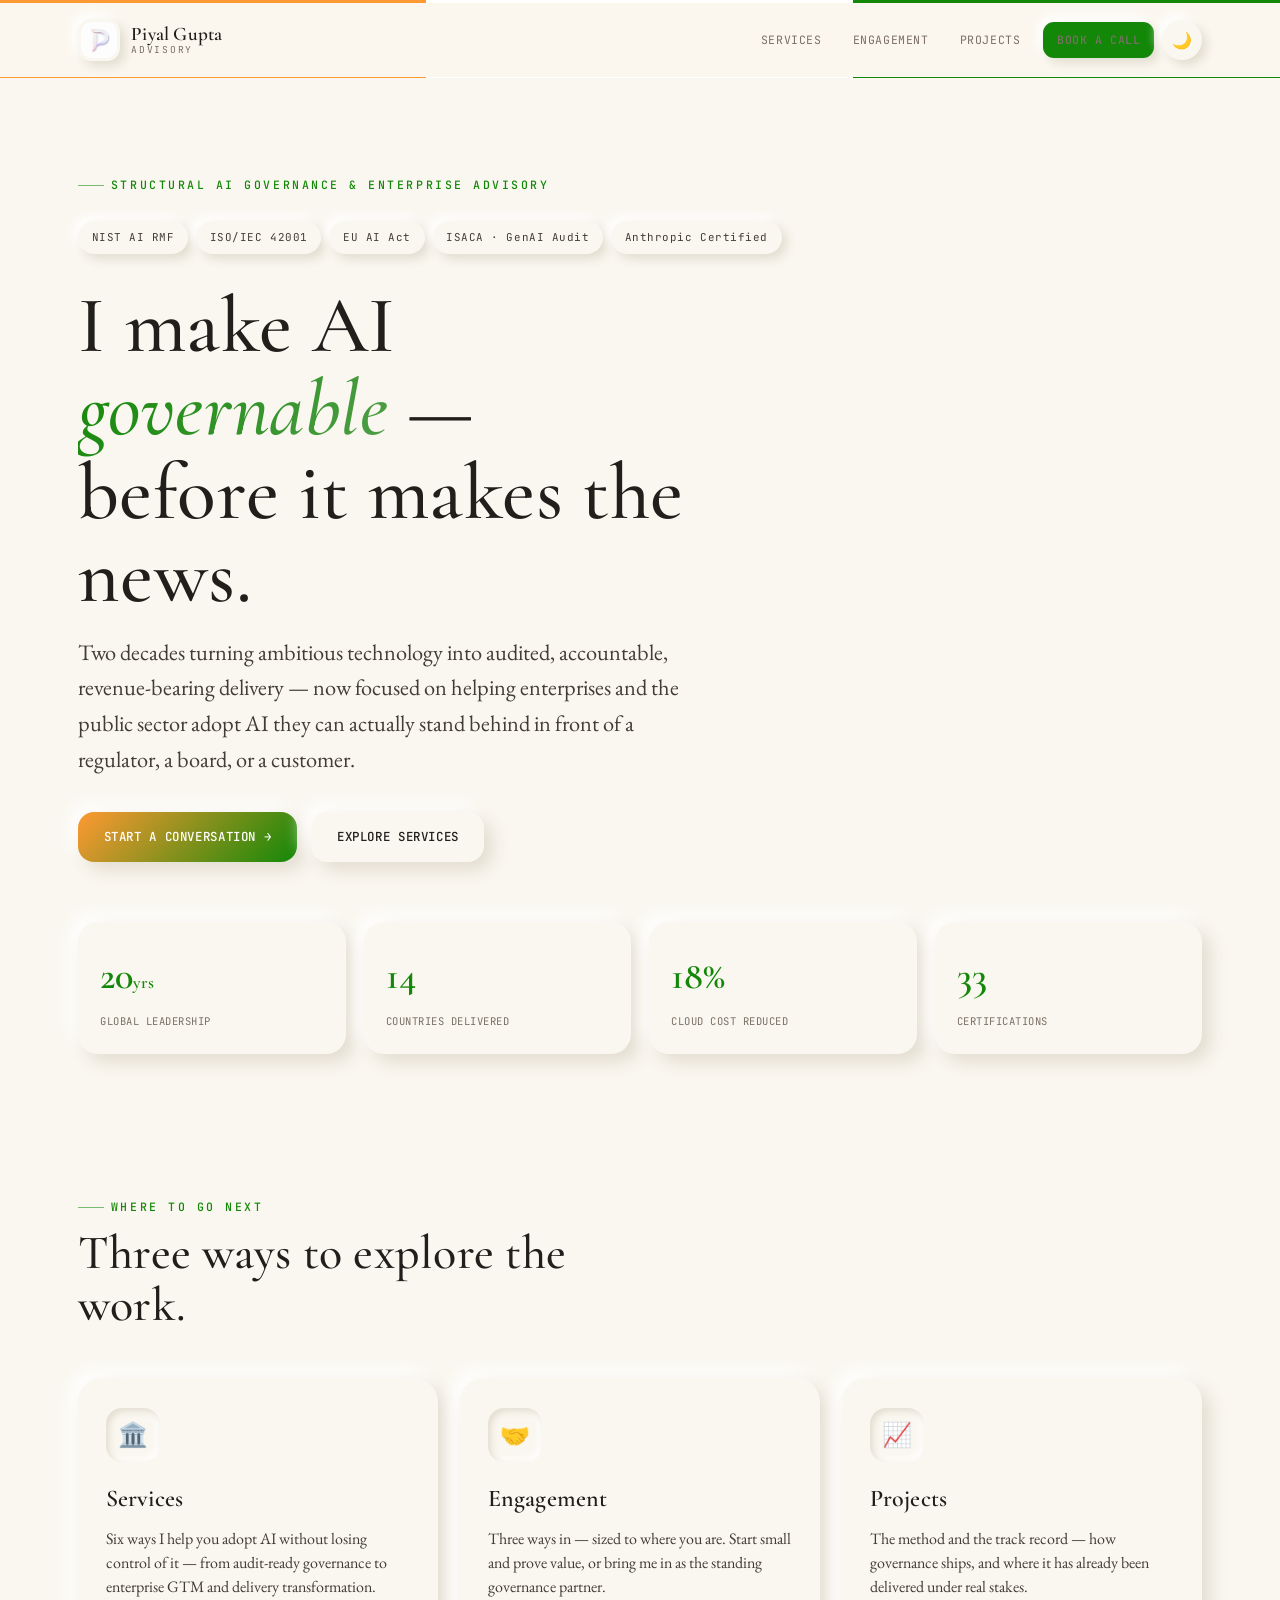
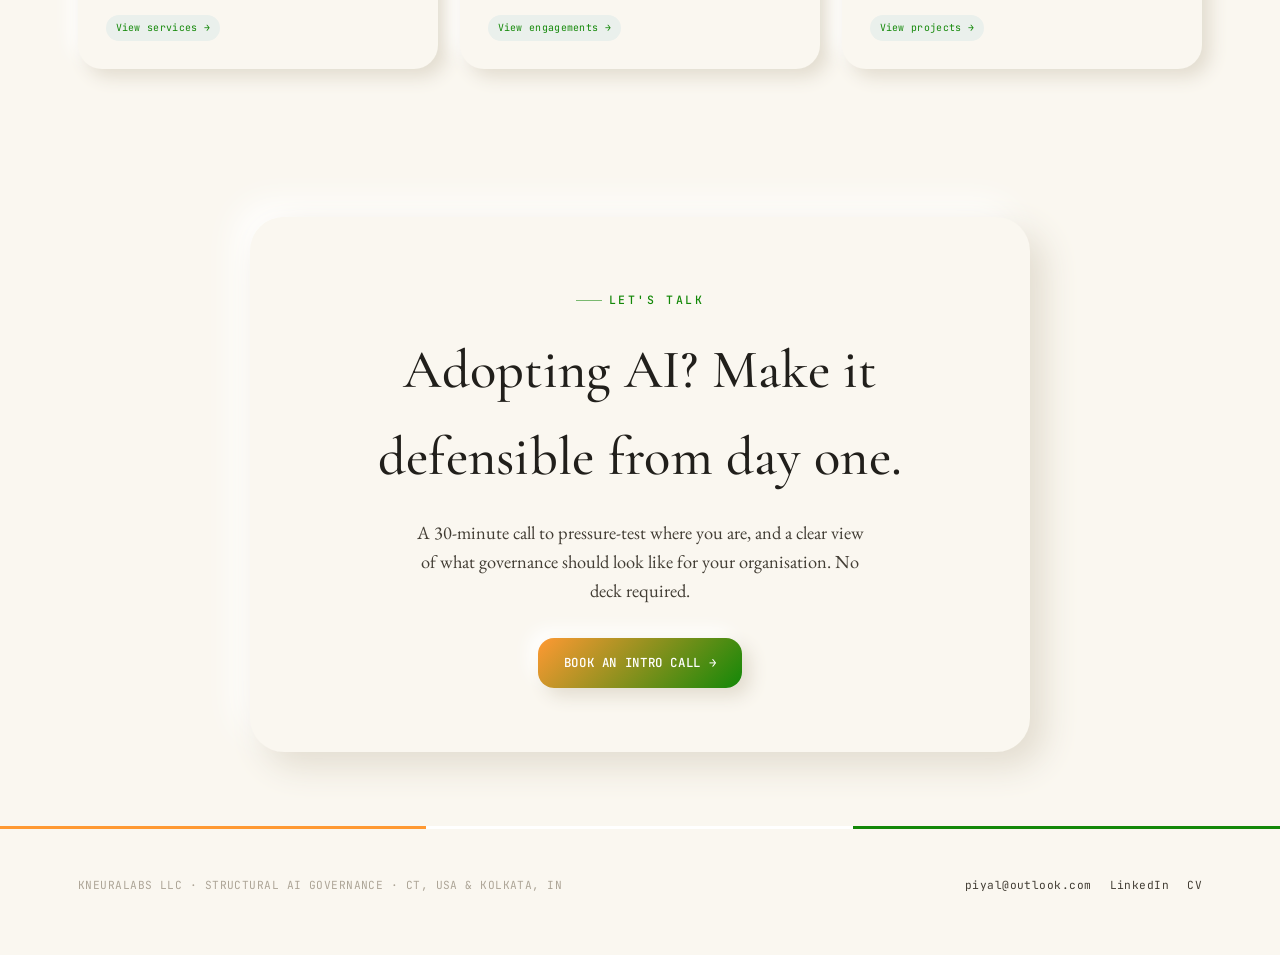
==== index.html @ 2fb6997d "Remove Visit Kneuralabs button; add Indian tricolour accents Co-Authored-By: Claude Opus 4.8 <norepl" ====
<!DOCTYPE html>
<html lang="en" data-theme="light">
<head>
<meta charset="UTF-8">
<meta name="viewport" content="width=device-width, initial-scale=1.0">
<title>Piyal Gupta — AI Governance & Enterprise Advisory</title>
<meta name="description" content="Piyal Gupta — structural AI governance and enterprise advisory. Audit-ready oversight aligned to NIST AI RMF, ISO/IEC 42001 and the EU AI Act, backed by two decades of global delivery and commercial leadership.">
<meta property="og:title" content="Piyal Gupta — AI Governance & Enterprise Advisory">
<meta property="og:description" content="Make AI governable. Audit-ready oversight aligned to NIST AI RMF · ISO/IEC 42001 · EU AI Act.">
<meta property="og:type" content="website">
<meta property="og:image" content="PLOGO.png">
<meta name="twitter:card" content="summary_large_image">
<link rel="icon" href="PLOGO.png">
<link rel="preconnect" href="https://fonts.googleapis.com">
<link rel="preconnect" href="https://fonts.gstatic.com" crossorigin>
<link href="https://fonts.googleapis.com/css2?family=Cormorant+Garamond:ital,wght@0,400;0,500;0,600;1,400;1,500&family=EB+Garamond:ital,wght@0,400;0,500;1,400&family=JetBrains+Mono:wght@400;500&display=swap" rel="stylesheet">
<link rel="stylesheet" href="styles.css">
</head>
<body>

<header class="bar">
  <div class="wrap">
    <a class="brand" href="index.html">
      <img src="PLOGO.png" alt="Piyal Gupta logo" width="42" height="42">
      <span class="bt"><b>Piyal Gupta</b><span>Advisory</span></span>
    </a>
    <div class="bar-right">
      <nav id="nav">
        <a class="nav-link" href="services.html">Services</a>
        <a class="nav-link" href="engagement.html">Engagement</a>
        <a class="nav-link" href="projects.html">Projects</a>
        <a class="nav-link cta-mini" href="mailto:piyal@outlook.com?subject=AI%20Governance%20Advisory%20%E2%80%94%20intro%20call">Book a call</a>
      </nav>
      <button class="theme-btn" id="themeBtn" aria-label="Toggle theme">🌙</button>
      <button class="menu-btn" id="menuBtn" aria-label="Menu">☰</button>
    </div>
  </div>
</header>

<!-- Hero -->
<section class="hero">
  <div class="wrap">
    <span class="eyebrow">Structural AI Governance &amp; Enterprise Advisory</span>
    <div class="badge-row">
      <span class="badge">NIST AI RMF</span>
      <span class="badge">ISO/IEC 42001</span>
      <span class="badge">EU AI Act</span>
      <span class="badge">ISACA · GenAI Audit</span>
      <span class="badge">Anthropic Certified</span>
    </div>
    <h1>I make AI <span class="grad">governable</span> — before it makes the news.</h1>
    <p class="lede">Two decades turning ambitious technology into audited, accountable, revenue-bearing delivery — now focused on helping enterprises and the public sector adopt AI they can actually stand behind in front of a regulator, a board, or a customer.</p>
    <div class="actions">
      <a href="mailto:piyal@outlook.com?subject=AI%20Governance%20Advisory%20%E2%80%94%20intro%20call" class="btn btn-primary">Start a conversation →</a>
      <a href="services.html" class="btn btn-ghost">Explore services</a>
    </div>

    <div class="stats">
      <div class="stat reveal"><div class="n">20<span style="font-size:1.1rem">yrs</span></div><div class="l">Global leadership</div></div>
      <div class="stat reveal"><div class="n">14</div><div class="l">Countries delivered</div></div>
      <div class="stat reveal"><div class="n">18%</div><div class="l">Cloud cost reduced</div></div>
      <div class="stat reveal"><div class="n">33</div><div class="l">Certifications</div></div>
    </div>
  </div>
</section>

<!-- Explore -->
<section>
  <div class="wrap">
    <div class="sec-head reveal">
      <span class="eyebrow">Where to go next</span>
      <h2>Three ways to explore the work.</h2>
    </div>
    <div class="svc-grid">
      <a class="svc reveal" href="services.html" style="text-decoration:none">
        <div class="ic">🏛️</div>
        <h3>Services</h3>
        <p>Six ways I help you adopt AI without losing control of it — from audit-ready governance to enterprise GTM and delivery transformation.</p>
        <div class="tags"><span>View services →</span></div>
      </a>
      <a class="svc reveal" href="engagement.html" style="text-decoration:none">
        <div class="ic">🤝</div>
        <h3>Engagement</h3>
        <p>Three ways in — sized to where you are. Start small and prove value, or bring me in as the standing governance partner.</p>
        <div class="tags"><span>View engagements →</span></div>
      </a>
      <a class="svc reveal" href="projects.html" style="text-decoration:none">
        <div class="ic">📈</div>
        <h3>Projects</h3>
        <p>The method and the track record — how governance ships, and where it has already been delivered under real stakes.</p>
        <div class="tags"><span>View projects →</span></div>
      </a>
    </div>
  </div>
</section>

<!-- Final CTA -->
<section id="contact" class="final">
  <div class="wrap">
    <div class="panel reveal">
      <span class="eyebrow" style="justify-content:center">Let's talk</span>
      <h2 style="margin-top:18px">Adopting AI? Make it defensible from day one.</h2>
      <p>A 30-minute call to pressure-test where you are, and a clear view of what governance should look like for your organisation. No deck required.</p>
      <div class="actions">
        <a href="mailto:piyal@outlook.com?subject=AI%20Governance%20Advisory%20%E2%80%94%20intro%20call" class="btn btn-primary">Book an intro call →</a>
      </div>
    </div>
  </div>
</section>

<footer>
  <div class="wrap">
    <div class="mono">KNEURALABS LLC · STRUCTURAL AI GOVERNANCE · CT, USA &amp; KOLKATA, IN</div>
    <div class="mono" style="display:flex;gap:18px">
      <a href="mailto:piyal@outlook.com">piyal@outlook.com</a>
      <a href="https://linkedin.com/in/piyal" target="_blank" rel="noopener">LinkedIn</a>
      <a href="https://piyalgupta.github.io/cv/" target="_blank" rel="noopener">CV</a>
    </div>
  </div>
</footer>

<script src="app.js"></script>
</body>
</html>
---- styles.css ----
/* ───────────────────────── Tokens ───────────────────────── */
:root{
  /* milk-white canvas for neumorphism */
  --bg:        #FAF7F0;
  --bg-2:      #F4F0E7;
  --ink:       #211F1B;
  --ink-2:     #423D34;
  --ink-3:     #7A7065;
  --ink-4:     #ADA597;
  --accent:    #138808;
  --accent-lt: #4F9E47;
  --accent-soft:#EAF0EC;
  --saffron:   #FF9933;
  --saffron-dk:#E07B16;
  --india-green:#138808;

  --nm-light:  #FFFFFF;
  --nm-dark:   #E2DCCF;
  --nm-out:    8px 8px 18px var(--nm-dark), -8px -8px 18px var(--nm-light);
  --nm-out-sm: 5px 5px 11px var(--nm-dark), -5px -5px 11px var(--nm-light);
  --nm-out-lg: 14px 14px 34px var(--nm-dark), -14px -14px 34px var(--nm-light);
  --nm-in:     inset 5px 5px 11px var(--nm-dark), inset -5px -5px 11px var(--nm-light);
  --nm-in-sm:  inset 3px 3px 7px var(--nm-dark), inset -3px -3px 7px var(--nm-light);

  --serif: 'EB Garamond', Georgia, 'Times New Roman', serif;
  --display: 'Cormorant Garamond', Georgia, serif;
  --mono: 'JetBrains Mono', ui-monospace, monospace;
  --ease: cubic-bezier(.16,1,.3,1);
  --spring: cubic-bezier(.34,1.4,.64,1);
}
[data-theme="dark"]{
  --bg:        #23211D;
  --bg-2:      #201E1A;
  --ink:       #F2EEE6;
  --ink-2:     #D8D2C7;
  --ink-3:     #A49C8E;
  --ink-4:     #6E665A;
  --accent:    #8FB29B;
  --accent-lt: #6E8C78;
  --accent-soft:#2C3A31;
  --nm-light:  #2C2A25;
  --nm-dark:   #18160F;
}

*{box-sizing:border-box;margin:0;padding:0}
html{scroll-behavior:smooth}
body{
  font-family:var(--serif);
  background:var(--bg);
  color:var(--ink);
  font-size:18px;
  line-height:1.6;
  font-weight:400;
  -webkit-font-smoothing:antialiased;
  text-rendering:optimizeLegibility;
  overflow-x:hidden;
}
.wrap{max-width:1180px;margin:0 auto;padding:0 28px}
@media(max-width:560px){.wrap{padding:0 18px}}
.mono{font-family:var(--mono);letter-spacing:.04em}
.eyebrow{
  font-family:var(--mono);font-size:.72rem;font-weight:500;
  letter-spacing:.22em;text-transform:uppercase;color:var(--accent);
  display:inline-flex;align-items:center;gap:.6em;
}
.eyebrow::before{content:"";width:26px;height:1px;background:var(--accent);opacity:.55}
a{color:inherit}

/* ───────────────────────── Header ───────────────────────── */
.bar{
  position:sticky;top:0;z-index:50;
  backdrop-filter:saturate(140%) blur(10px);
  background:color-mix(in srgb,var(--bg) 82%,transparent);
  border-bottom:1px solid color-mix(in srgb,var(--nm-dark) 55%,transparent);
  border-top:3px solid transparent;
  border-image:linear-gradient(90deg,var(--saffron) 0 33.3%,#ffffff 33.3% 66.6%,var(--india-green) 66.6% 100%) 1;
}
.bar .wrap{display:flex;align-items:center;justify-content:space-between;height:74px;gap:1rem}
.brand{display:flex;align-items:center;gap:.7rem;text-decoration:none}
.brand img{
  width:42px;height:42px;border-radius:13px;object-fit:cover;
  background:var(--bg);box-shadow:var(--nm-out-sm);padding:3px;
}
.brand .bt{display:flex;flex-direction:column;line-height:1.1}
.brand .bt b{font-family:var(--display);font-weight:600;font-size:1.2rem;letter-spacing:.01em;color:var(--ink)}
.brand .bt span{font-family:var(--mono);font-size:.6rem;letter-spacing:.18em;text-transform:uppercase;color:var(--ink-3)}
.bar-right{display:flex;align-items:center;gap:.5rem}
.bar nav{display:flex;align-items:center;gap:.25rem}
.bar nav a{
  font-family:var(--mono);font-size:.72rem;letter-spacing:.05em;text-transform:uppercase;
  color:var(--ink-3);text-decoration:none;padding:.55rem .85rem;border-radius:11px;
  transition:color .25s,box-shadow .25s;
}
.bar nav a:hover,.bar nav a.active{color:var(--ink);box-shadow:var(--nm-out-sm)}
.theme-btn{
  border:0;cursor:pointer;background:var(--bg);color:var(--ink-2);
  width:40px;height:40px;border-radius:50%;font-size:1rem;flex:none;
  box-shadow:var(--nm-out-sm);transition:box-shadow .2s,transform .2s;
}
.theme-btn:active{box-shadow:var(--nm-in-sm);transform:scale(.96)}
.cta-mini{
  margin-left:.35rem;font-family:var(--mono);font-weight:500;font-size:.72rem;letter-spacing:.06em;text-transform:uppercase;
  color:#fff;background:var(--accent);padding:.65rem 1.05rem;border-radius:12px;
  text-decoration:none;box-shadow:var(--nm-out-sm);transition:transform .2s,box-shadow .2s;white-space:nowrap;
}
.cta-mini:hover{transform:translateY(-1px)}
.menu-btn{display:none;border:0;background:var(--bg);color:var(--ink);width:40px;height:40px;border-radius:11px;box-shadow:var(--nm-out-sm);font-size:1.1rem;cursor:pointer}
@media(max-width:820px){
  .bar nav .nav-link{display:none}
  .bar nav.open .nav-link{display:block}
  .menu-btn{display:inline-block}
  .bar nav.open{
    position:absolute;top:74px;left:0;right:0;flex-direction:column;align-items:stretch;
    background:var(--bg);padding:14px 22px 22px;gap:.3rem;
    box-shadow:0 18px 30px -18px var(--nm-dark);border-bottom:1px solid var(--nm-dark);
  }
  .bar nav.open .nav-link{text-align:left;padding:.8rem .6rem}
  .bar nav.open .cta-mini{text-align:center;margin:.5rem 0 0}
}

/* ───────────────────────── Hero ───────────────────────── */
.hero{padding:88px 0 60px;position:relative}
.hero .badge-row{display:flex;flex-wrap:wrap;gap:.5rem;margin:26px 0 30px}
.badge{
  font-family:var(--mono);font-size:.68rem;letter-spacing:.05em;color:var(--ink-2);
  background:var(--bg);padding:.5rem .85rem;border-radius:30px;box-shadow:var(--nm-out-sm);
}
h1,h2,h3,h4{font-family:var(--display);font-weight:500;letter-spacing:.005em}
.hero h1{
  font-size:clamp(2.6rem,6.5vw,5rem);line-height:1.04;font-weight:500;
  margin-bottom:1.1rem;max-width:16ch;
}
.hero h1 .grad{
  background:linear-gradient(120deg,var(--accent),var(--accent-lt));
  -webkit-background-clip:text;background-clip:text;-webkit-text-fill-color:transparent;font-style:italic;
}
.hero p.lede{font-size:clamp(1.1rem,2vw,1.4rem);color:var(--ink-2);max-width:56ch;font-weight:400}
.hero .actions{display:flex;flex-wrap:wrap;gap:.9rem;margin-top:34px}
.btn{
  font-family:var(--mono);font-weight:500;font-size:.78rem;letter-spacing:.05em;text-transform:uppercase;
  text-decoration:none;border:0;cursor:pointer;
  padding:.95rem 1.6rem;border-radius:16px;display:inline-flex;align-items:center;gap:.55rem;
  transition:transform .22s var(--spring),box-shadow .22s;
}
.btn-primary{background:linear-gradient(135deg,var(--saffron),var(--india-green));color:#fff;box-shadow:var(--nm-out)}
.btn-primary:hover{transform:translateY(-2px)}
.btn-primary:active{box-shadow:var(--nm-in)}
.btn-ghost{background:var(--bg);color:var(--ink);box-shadow:var(--nm-out)}
.btn-ghost:hover{transform:translateY(-2px)}
.btn-ghost:active{box-shadow:var(--nm-in)}

/* stat strip */
.stats{display:grid;grid-template-columns:repeat(4,1fr);gap:18px;margin-top:60px}
.stat{background:var(--bg);border-radius:20px;padding:24px 22px;box-shadow:var(--nm-out)}
.stat .n{font-family:var(--display);font-size:2.4rem;font-weight:600;letter-spacing:0;color:var(--accent)}
.stat .l{font-family:var(--mono);font-size:.66rem;letter-spacing:.05em;color:var(--ink-3);text-transform:uppercase;margin-top:.35rem}
@media(max-width:760px){.stats{grid-template-columns:repeat(2,1fr)}}

/* ───────────────────────── Section frame ───────────────────────── */
section{padding:74px 0;position:relative}
.sec-head{margin-bottom:46px;max-width:64ch}
.sec-head h2{font-size:clamp(2rem,4vw,3rem);font-weight:500;margin:.6rem 0 .7rem;line-height:1.1}
.sec-head p{color:var(--ink-2);font-size:1.12rem}
.page-head{padding-top:64px;padding-bottom:0}

/* ───────────────────────── Services ───────────────────────── */
.svc-grid{display:grid;grid-template-columns:repeat(3,1fr);gap:22px}
@media(max-width:920px){.svc-grid{grid-template-columns:repeat(2,1fr)}}
@media(max-width:600px){.svc-grid{grid-template-columns:1fr}}
.svc{
  background:var(--bg);border-radius:24px;padding:30px 28px 28px;
  box-shadow:var(--nm-out);position:relative;overflow:hidden;
  transition:transform .35s var(--ease),box-shadow .35s var(--ease);
}
.svc:hover{transform:translateY(-4px);box-shadow:var(--nm-out-lg)}
.svc .ic{
  width:54px;height:54px;border-radius:16px;display:grid;place-items:center;
  font-size:1.5rem;background:var(--bg);box-shadow:var(--nm-in-sm);margin-bottom:18px;
}
.svc h3{font-size:1.5rem;font-weight:600;margin-bottom:.5rem}
.svc p{color:var(--ink-2);font-size:1rem;line-height:1.5}
.svc .tags{display:flex;flex-wrap:wrap;gap:.4rem;margin-top:16px}
.svc .tags span{
  font-family:var(--mono);font-size:.62rem;letter-spacing:.03em;color:var(--accent);
  background:var(--accent-soft);padding:.32rem .6rem;border-radius:20px;
}
.svc .num{position:absolute;top:22px;right:24px;font-family:var(--mono);font-size:.72rem;color:var(--ink-4)}
.svc.flag .ribbon{
  position:absolute;top:0;right:0;background:var(--accent);color:#fff;
  font-family:var(--mono);font-size:.58rem;letter-spacing:.1em;padding:.3rem .7rem;
  border-bottom-left-radius:12px;text-transform:uppercase;
}

/* ───────────────────────── Engagements ───────────────────────── */
.eng-grid{display:grid;grid-template-columns:repeat(3,1fr);gap:24px}
@media(max-width:880px){.eng-grid{grid-template-columns:1fr}}
.eng{
  background:var(--bg);border-radius:26px;padding:34px 30px;box-shadow:var(--nm-out);
  display:flex;flex-direction:column;transition:transform .3s var(--ease);
}
.eng:hover{transform:translateY(-3px)}
.eng.feature{box-shadow:var(--nm-out-lg);border:1px solid color-mix(in srgb,var(--accent) 30%,transparent)}
.eng .kicker{font-family:var(--mono);font-size:.68rem;letter-spacing:.12em;text-transform:uppercase;color:var(--accent)}
.eng h3{font-size:1.75rem;font-weight:600;margin:.5rem 0 .2rem}
.eng .meta{font-family:var(--mono);font-size:.74rem;color:var(--ink-3);margin-bottom:18px}
.eng ul{list-style:none;display:flex;flex-direction:column;gap:.65rem;margin-top:6px}
.eng li{display:flex;gap:.6rem;font-size:1rem;color:var(--ink-2);line-height:1.45}
.eng li::before{content:"→";color:var(--accent);font-weight:700;font-family:var(--mono)}
.eng .pill{align-self:flex-start;margin-bottom:18px;font-family:var(--mono);font-size:.62rem;letter-spacing:.1em;text-transform:uppercase;color:#fff;background:var(--accent);padding:.3rem .7rem;border-radius:20px}

/* ───────────────────────── Process / Projects ───────────────────────── */
.proc{display:grid;grid-template-columns:repeat(4,1fr);gap:20px;counter-reset:step}
@media(max-width:880px){.proc{grid-template-columns:repeat(2,1fr)}}
@media(max-width:520px){.proc{grid-template-columns:1fr}}
.step{background:var(--bg);border-radius:22px;padding:28px 24px;box-shadow:var(--nm-out);counter-increment:step}
.step .no{
  width:46px;height:46px;border-radius:50%;display:grid;place-items:center;
  font-family:var(--mono);font-weight:500;color:var(--accent);box-shadow:var(--nm-in-sm);margin-bottom:16px;
}
.step .no::before{content:"0" counter(step)}
.step h4{font-size:1.3rem;font-weight:600;margin-bottom:.4rem}
.step p{font-size:.98rem;color:var(--ink-2)}

/* ───────────────────────── Credibility ───────────────────────── */
.cred{background:var(--bg);border-radius:30px;padding:48px 42px;box-shadow:var(--nm-in)}
@media(max-width:560px){.cred{padding:34px 24px}}
.cred .row{display:flex;flex-wrap:wrap;gap:14px;margin-top:8px}
.logo{
  font-family:var(--mono);font-size:.78rem;letter-spacing:.02em;color:var(--ink-2);
  background:var(--bg);padding:.7rem 1.1rem;border-radius:14px;box-shadow:var(--nm-out-sm);
}
.quote{font-family:var(--display);font-size:clamp(1.6rem,3.4vw,2.4rem);font-weight:500;line-height:1.25;max-width:26ch;margin-bottom:8px}
.quote .grad{font-style:italic;background:linear-gradient(120deg,var(--accent),var(--accent-lt));-webkit-background-clip:text;background-clip:text;-webkit-text-fill-color:transparent}

/* ───────────────────────── CTA ───────────────────────── */
.final{text-align:center}
.final .panel{background:var(--bg);border-radius:34px;padding:64px 40px;box-shadow:var(--nm-out-lg);max-width:780px;margin:0 auto}
@media(max-width:560px){.final .panel{padding:44px 24px}}
.final h2{font-size:clamp(2.1rem,4.5vw,3.4rem);font-weight:500;margin-bottom:1rem}
.final p{color:var(--ink-2);font-size:1.15rem;max-width:50ch;margin:0 auto 32px}
.final .actions{display:flex;gap:.9rem;justify-content:center;flex-wrap:wrap}

/* ───────────────────────── Footer ───────────────────────── */
footer{padding:48px 0 60px;color:var(--ink-3);border-top:3px solid transparent;border-image:linear-gradient(90deg,var(--saffron) 0 33.3%,#ffffff 33.3% 66.6%,var(--india-green) 66.6% 100%) 1}
footer .wrap{display:flex;flex-wrap:wrap;gap:14px;justify-content:space-between;align-items:center}
footer .mono{font-size:.7rem;color:var(--ink-4)}
footer a{text-decoration:none;color:var(--ink-2)}
footer a:hover{color:var(--accent)}

/* reveal */
.reveal{opacity:0;transform:translateY(24px);transition:opacity .7s var(--ease),transform .7s var(--ease)}
.reveal.in{opacity:1;transform:none}

@media(prefers-reduced-motion:reduce){
  *{transition:none!important;animation:none!important;scroll-behavior:auto!important}
  .reveal{opacity:1;transform:none}
}
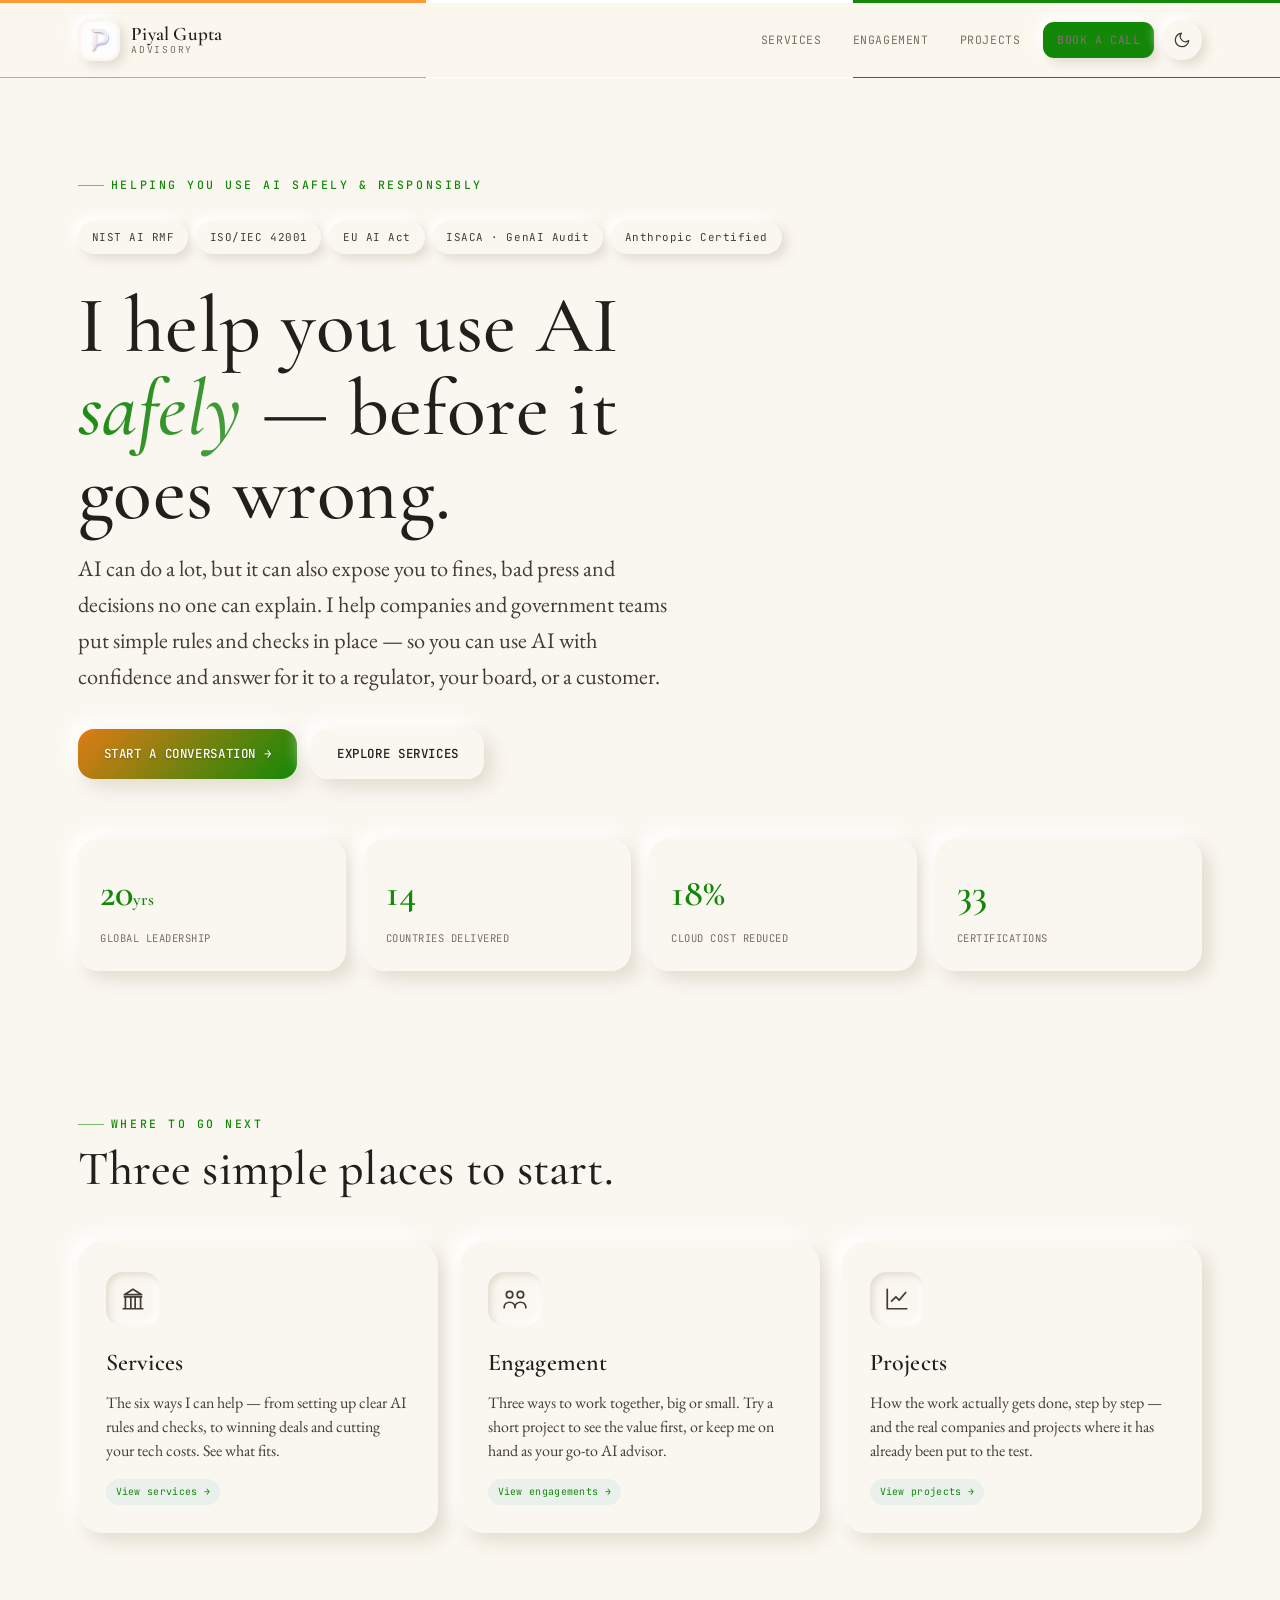
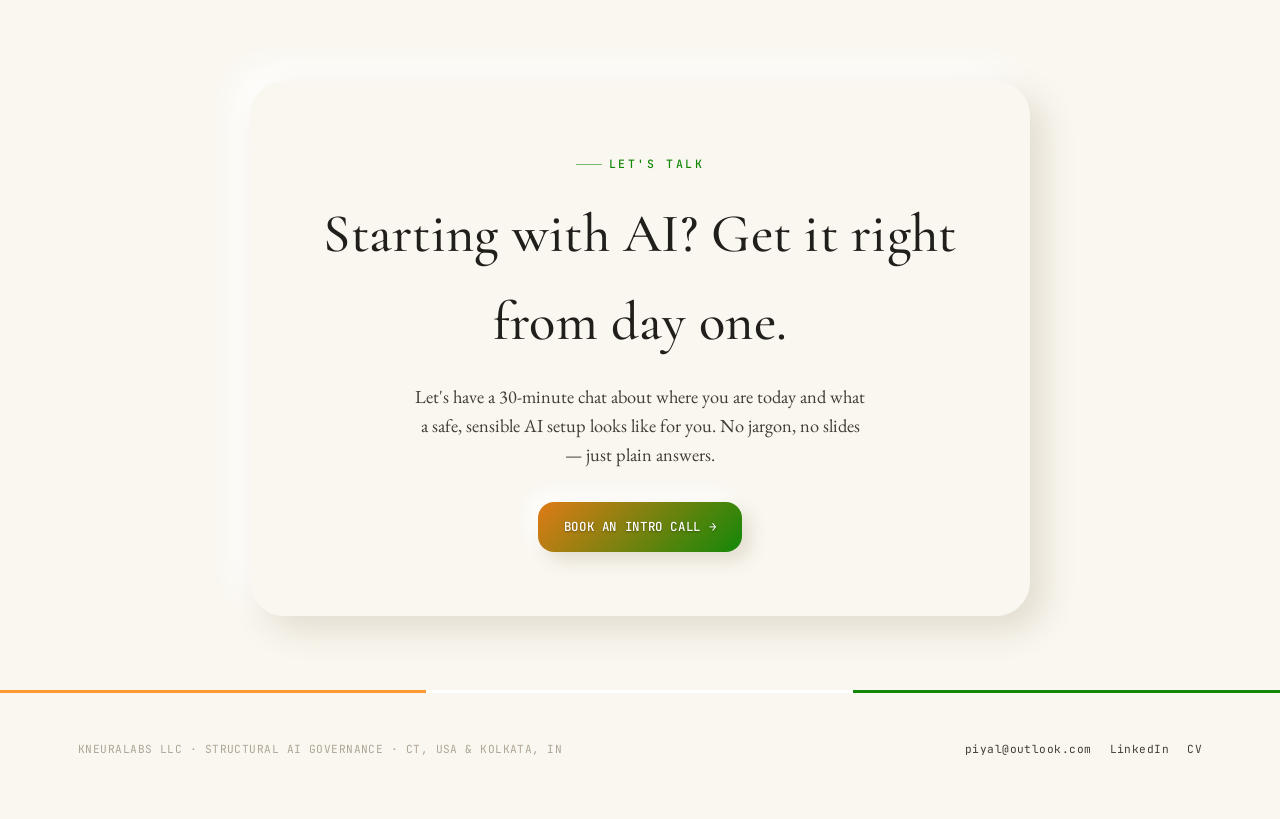
==== commit e8a3835d: "Monochrome icons + plain-language copy across the site - Replace all colourful emoji icons (services" ====
--- a/index.html
+++ b/index.html
@@ -31,8 +31,8 @@
         <a class="nav-link" href="projects.html">Projects</a>
         <a class="nav-link cta-mini" href="mailto:piyal@outlook.com?subject=AI%20Governance%20Advisory%20%E2%80%94%20intro%20call">Book a call</a>
       </nav>
-      <button class="theme-btn" id="themeBtn" aria-label="Toggle theme">🌙</button>
-      <button class="menu-btn" id="menuBtn" aria-label="Menu">☰</button>
+      <button class="theme-btn" id="themeBtn" aria-label="Toggle theme"><svg viewBox="0 0 24 24"><path d="M21 12.8A9 9 0 1 1 11.2 3 7 7 0 0 0 21 12.8z"/></svg></button>
+      <button class="menu-btn" id="menuBtn" aria-label="Menu"><svg viewBox="0 0 24 24"><path d="M4 7h16M4 12h16M4 17h16"/></svg></button>
     </div>
   </div>
 </header>
@@ -40,7 +40,7 @@
 <!-- Hero -->
 <section class="hero">
   <div class="wrap">
-    <span class="eyebrow">Structural AI Governance &amp; Enterprise Advisory</span>
+    <span class="eyebrow">Helping you use AI safely &amp; responsibly</span>
     <div class="badge-row">
       <span class="badge">NIST AI RMF</span>
       <span class="badge">ISO/IEC 42001</span>
@@ -48,8 +48,8 @@
       <span class="badge">ISACA · GenAI Audit</span>
       <span class="badge">Anthropic Certified</span>
     </div>
-    <h1>I make AI <span class="grad">governable</span> — before it makes the news.</h1>
-    <p class="lede">Two decades turning ambitious technology into audited, accountable, revenue-bearing delivery — now focused on helping enterprises and the public sector adopt AI they can actually stand behind in front of a regulator, a board, or a customer.</p>
+    <h1>I help you use AI <span class="grad">safely</span> — before it goes wrong.</h1>
+    <p class="lede">AI can do a lot, but it can also expose you to fines, bad press and decisions no one can explain. I help companies and government teams put simple rules and checks in place — so you can use AI with confidence and answer for it to a regulator, your board, or a customer.</p>
     <div class="actions">
       <a href="mailto:piyal@outlook.com?subject=AI%20Governance%20Advisory%20%E2%80%94%20intro%20call" class="btn btn-primary">Start a conversation →</a>
       <a href="services.html" class="btn btn-ghost">Explore services</a>
@@ -69,25 +69,25 @@
   <div class="wrap">
     <div class="sec-head reveal">
       <span class="eyebrow">Where to go next</span>
-      <h2>Three ways to explore the work.</h2>
+      <h2>Three simple places to start.</h2>
     </div>
     <div class="svc-grid">
       <a class="svc reveal" href="services.html" style="text-decoration:none">
-        <div class="ic">🏛️</div>
+        <div class="ic"><svg viewBox="0 0 24 24"><path d="M12 3l8 5H4zM4 10h16M5 21V10M10 21V10M14 21V10M19 21V10M3 21h18"/></svg></div>
         <h3>Services</h3>
-        <p>Six ways I help you adopt AI without losing control of it — from audit-ready governance to enterprise GTM and delivery transformation.</p>
+        <p>The six ways I can help — from setting up clear AI rules and checks, to winning deals and cutting your tech costs. See what fits.</p>
         <div class="tags"><span>View services →</span></div>
       </a>
       <a class="svc reveal" href="engagement.html" style="text-decoration:none">
-        <div class="ic">🤝</div>
+        <div class="ic"><svg viewBox="0 0 24 24"><circle cx="7" cy="8" r="3"/><circle cx="17" cy="8" r="3"/><path d="M2 20c0-3 2.2-5 5-5s5 2 5 5M12 20c0-3 2.2-5 5-5s5 2 5 5"/></svg></div>
         <h3>Engagement</h3>
-        <p>Three ways in — sized to where you are. Start small and prove value, or bring me in as the standing governance partner.</p>
+        <p>Three ways to work together, big or small. Try a short project to see the value first, or keep me on hand as your go-to AI advisor.</p>
         <div class="tags"><span>View engagements →</span></div>
       </a>
       <a class="svc reveal" href="projects.html" style="text-decoration:none">
-        <div class="ic">📈</div>
+        <div class="ic"><svg viewBox="0 0 24 24"><path d="M3 3v18h18M7 14l4-4 3 3 6-7"/></svg></div>
         <h3>Projects</h3>
-        <p>The method and the track record — how governance ships, and where it has already been delivered under real stakes.</p>
+        <p>How the work actually gets done, step by step — and the real companies and projects where it has already been put to the test.</p>
         <div class="tags"><span>View projects →</span></div>
       </a>
     </div>
@@ -99,8 +99,8 @@
   <div class="wrap">
     <div class="panel reveal">
       <span class="eyebrow" style="justify-content:center">Let's talk</span>
-      <h2 style="margin-top:18px">Adopting AI? Make it defensible from day one.</h2>
-      <p>A 30-minute call to pressure-test where you are, and a clear view of what governance should look like for your organisation. No deck required.</p>
+      <h2 style="margin-top:18px">Starting with AI? Get it right from day one.</h2>
+      <p>Let's have a 30-minute chat about where you are today and what a safe, sensible AI setup looks like for you. No jargon, no slides — just plain answers.</p>
       <div class="actions">
         <a href="mailto:piyal@outlook.com?subject=AI%20Governance%20Advisory%20%E2%80%94%20intro%20call" class="btn btn-primary">Book an intro call →</a>
       </div>
--- a/styles.css
+++ b/styles.css
@@ -94,21 +94,23 @@
 .bar nav a:hover,.bar nav a.active{color:var(--ink);box-shadow:var(--nm-out-sm)}
 .theme-btn{
   border:0;cursor:pointer;background:var(--bg);color:var(--ink-2);
-  width:40px;height:40px;border-radius:50%;font-size:1rem;flex:none;
+  width:40px;height:40px;border-radius:50%;flex:none;display:grid;place-items:center;
   box-shadow:var(--nm-out-sm);transition:box-shadow .2s,transform .2s;
 }
 .theme-btn:active{box-shadow:var(--nm-in-sm);transform:scale(.96)}
+.theme-btn svg{width:18px;height:18px;fill:none;stroke:currentColor;stroke-width:1.7;stroke-linecap:round;stroke-linejoin:round}
 .cta-mini{
   margin-left:.35rem;font-family:var(--mono);font-weight:500;font-size:.72rem;letter-spacing:.06em;text-transform:uppercase;
   color:#fff;background:var(--accent);padding:.65rem 1.05rem;border-radius:12px;
   text-decoration:none;box-shadow:var(--nm-out-sm);transition:transform .2s,box-shadow .2s;white-space:nowrap;
 }
 .cta-mini:hover{transform:translateY(-1px)}
-.menu-btn{display:none;border:0;background:var(--bg);color:var(--ink);width:40px;height:40px;border-radius:11px;box-shadow:var(--nm-out-sm);font-size:1.1rem;cursor:pointer}
+.menu-btn{display:none;border:0;background:var(--bg);color:var(--ink);width:40px;height:40px;border-radius:11px;box-shadow:var(--nm-out-sm);cursor:pointer;place-items:center}
+.menu-btn svg{width:20px;height:20px;fill:none;stroke:currentColor;stroke-width:1.8;stroke-linecap:round;stroke-linejoin:round}
 @media(max-width:820px){
   .bar nav .nav-link{display:none}
   .bar nav.open .nav-link{display:block}
-  .menu-btn{display:inline-block}
+  .menu-btn{display:grid}
   .bar nav.open{
     position:absolute;top:74px;left:0;right:0;flex-direction:column;align-items:stretch;
     background:var(--bg);padding:14px 22px 22px;gap:.3rem;
@@ -142,7 +144,7 @@
   padding:.95rem 1.6rem;border-radius:16px;display:inline-flex;align-items:center;gap:.55rem;
   transition:transform .22s var(--spring),box-shadow .22s;
 }
-.btn-primary{background:linear-gradient(135deg,var(--saffron),var(--india-green));color:#fff;box-shadow:var(--nm-out)}
+.btn-primary{background:linear-gradient(135deg,var(--saffron-dk),var(--india-green));color:#fff;text-shadow:0 1px 2px rgba(0,0,0,.35);box-shadow:var(--nm-out)}
 .btn-primary:hover{transform:translateY(-2px)}
 .btn-primary:active{box-shadow:var(--nm-in)}
 .btn-ghost{background:var(--bg);color:var(--ink);box-shadow:var(--nm-out)}
@@ -175,8 +177,9 @@
 .svc:hover{transform:translateY(-4px);box-shadow:var(--nm-out-lg)}
 .svc .ic{
   width:54px;height:54px;border-radius:16px;display:grid;place-items:center;
-  font-size:1.5rem;background:var(--bg);box-shadow:var(--nm-in-sm);margin-bottom:18px;
-}
+  color:var(--ink-2);background:var(--bg);box-shadow:var(--nm-in-sm);margin-bottom:18px;
+}
+.svc .ic svg{width:26px;height:26px;fill:none;stroke:currentColor;stroke-width:1.6;stroke-linecap:round;stroke-linejoin:round}
 .svc h3{font-size:1.5rem;font-weight:600;margin-bottom:.5rem}
 .svc p{color:var(--ink-2);font-size:1rem;line-height:1.5}
 .svc .tags{display:flex;flex-wrap:wrap;gap:.4rem;margin-top:16px}
@@ -229,6 +232,7 @@
   font-family:var(--mono);font-size:.78rem;letter-spacing:.02em;color:var(--ink-2);
   background:var(--bg);padding:.7rem 1.1rem;border-radius:14px;box-shadow:var(--nm-out-sm);
 }
+.logo svg{width:15px;height:15px;fill:none;stroke:currentColor;stroke-width:1.6;stroke-linecap:round;stroke-linejoin:round;vertical-align:-3px;margin-right:.45em;color:var(--ink-3)}
 .quote{font-family:var(--display);font-size:clamp(1.6rem,3.4vw,2.4rem);font-weight:500;line-height:1.25;max-width:26ch;margin-bottom:8px}
 .quote .grad{font-style:italic;background:linear-gradient(120deg,var(--accent),var(--accent-lt));-webkit-background-clip:text;background-clip:text;-webkit-text-fill-color:transparent}
 
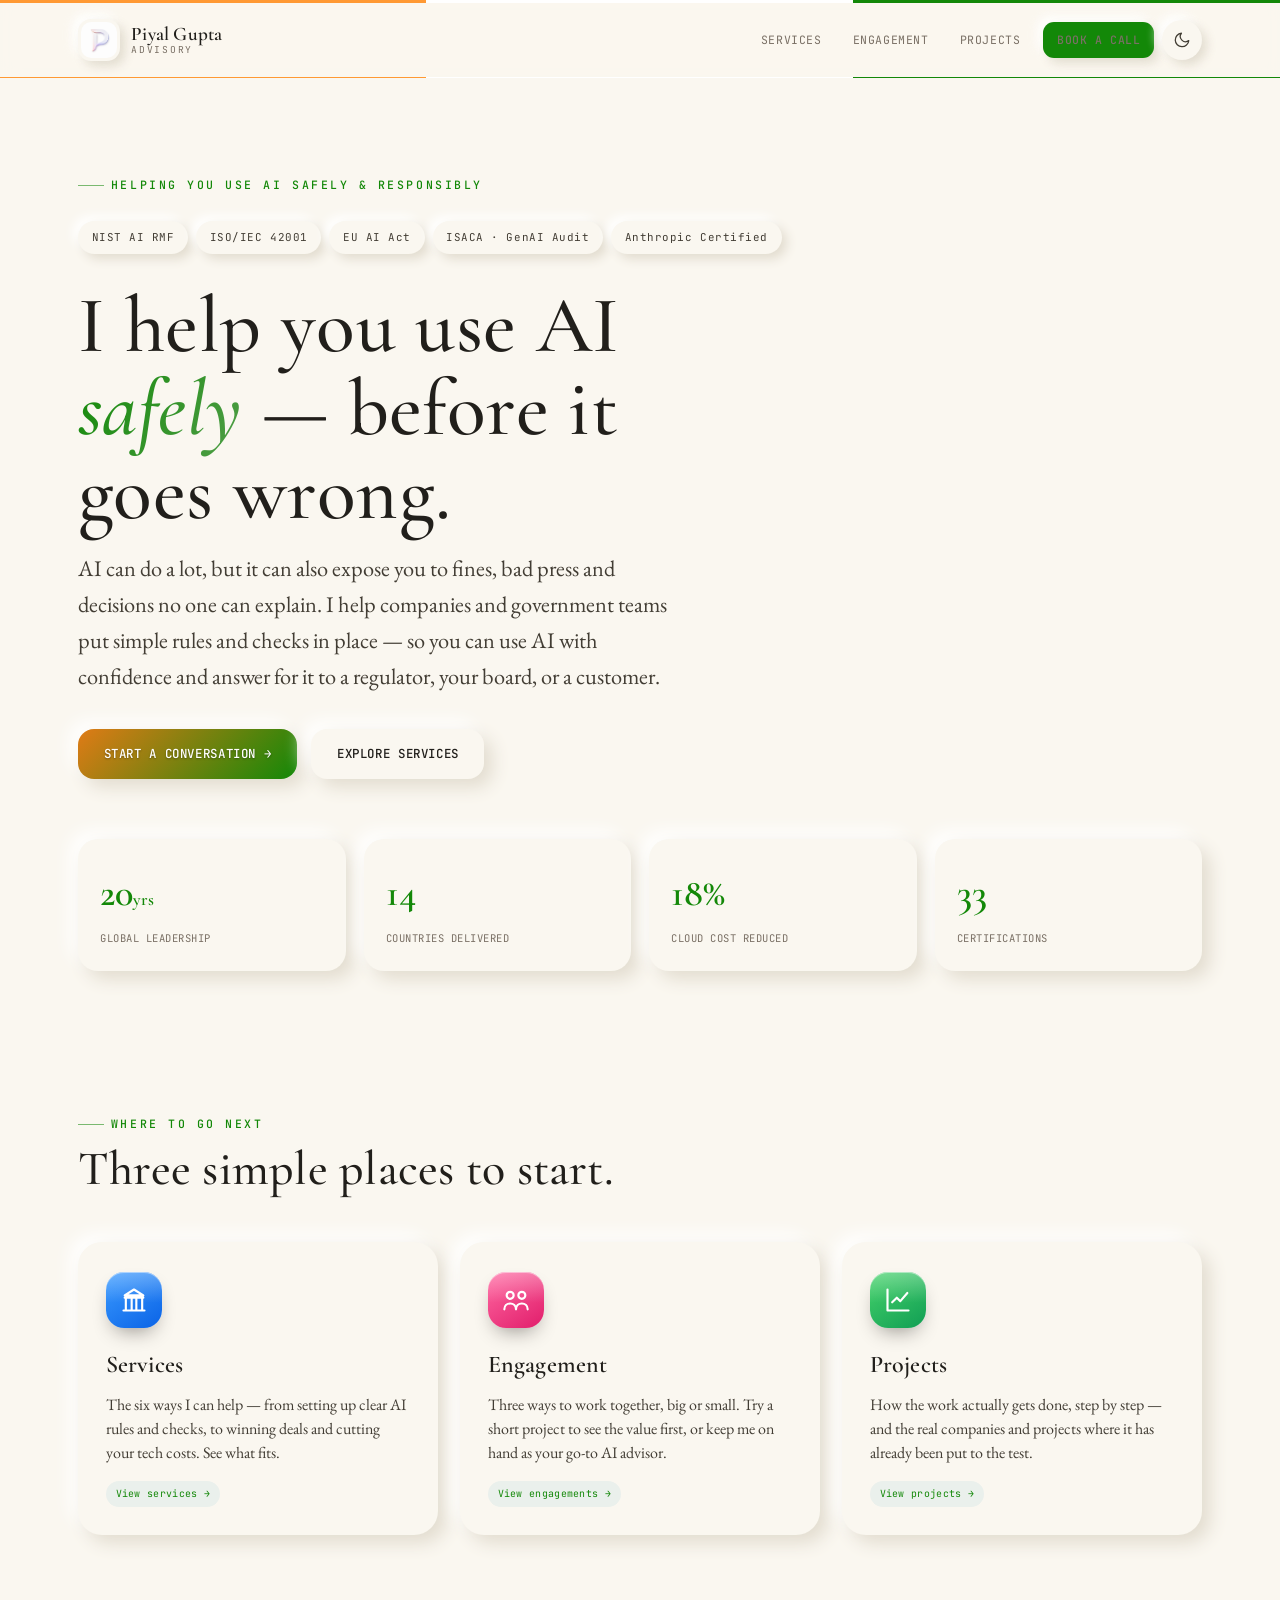
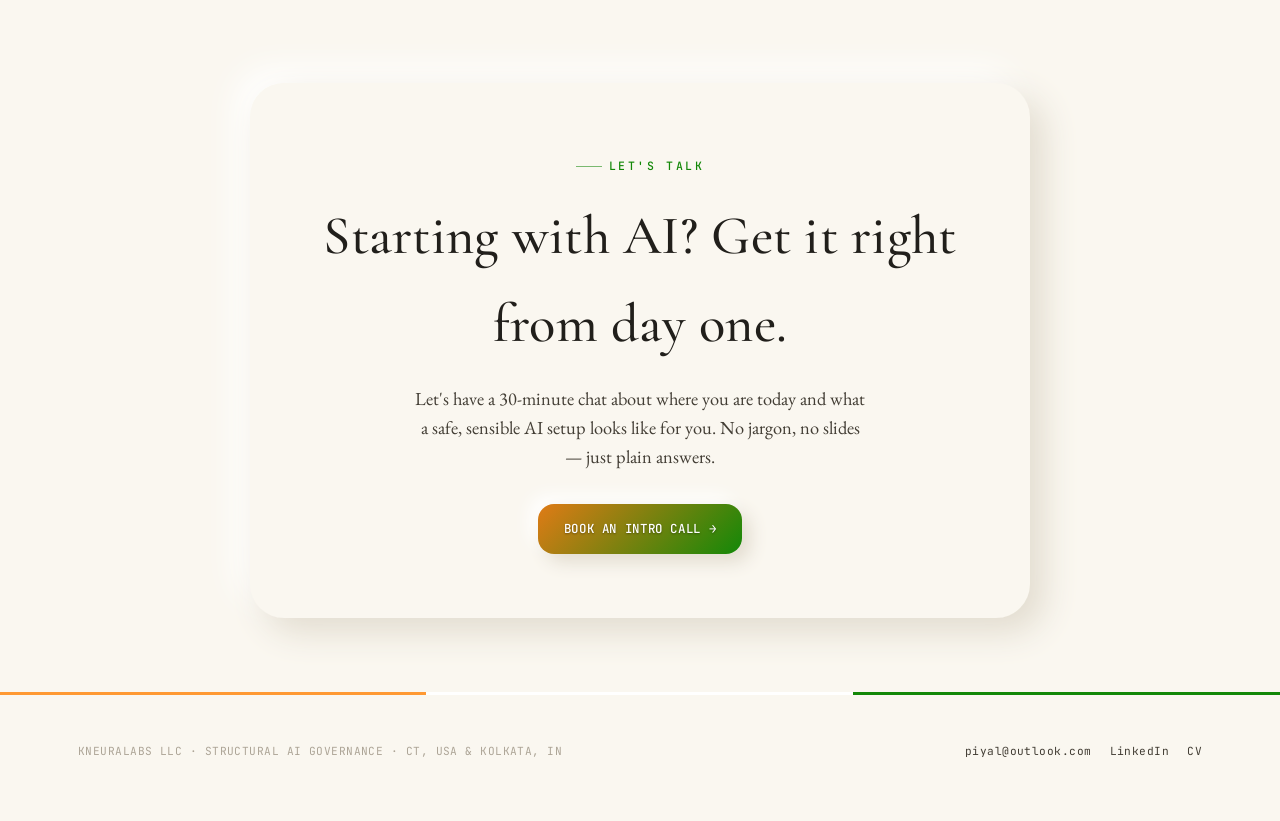
==== commit 3a17be14: "Replace icons with colourful Apple-style gradient icon system The track-record badges were rendering" ====
--- a/index.html
+++ b/index.html
@@ -73,19 +73,19 @@
     </div>
     <div class="svc-grid">
       <a class="svc reveal" href="services.html" style="text-decoration:none">
-        <div class="ic"><svg viewBox="0 0 24 24"><path d="M12 3l8 5H4zM4 10h16M5 21V10M10 21V10M14 21V10M19 21V10M3 21h18"/></svg></div>
+        <div class="ic g-blue"><svg viewBox="0 0 24 24"><path d="M12 3l8 5H4zM4 10h16M5 21V10M10 21V10M14 21V10M19 21V10M3 21h18"/></svg></div>
         <h3>Services</h3>
         <p>The six ways I can help — from setting up clear AI rules and checks, to winning deals and cutting your tech costs. See what fits.</p>
         <div class="tags"><span>View services →</span></div>
       </a>
       <a class="svc reveal" href="engagement.html" style="text-decoration:none">
-        <div class="ic"><svg viewBox="0 0 24 24"><circle cx="7" cy="8" r="3"/><circle cx="17" cy="8" r="3"/><path d="M2 20c0-3 2.2-5 5-5s5 2 5 5M12 20c0-3 2.2-5 5-5s5 2 5 5"/></svg></div>
+        <div class="ic g-pink"><svg viewBox="0 0 24 24"><circle cx="7" cy="8" r="3"/><circle cx="17" cy="8" r="3"/><path d="M2 20c0-3 2.2-5 5-5s5 2 5 5M12 20c0-3 2.2-5 5-5s5 2 5 5"/></svg></div>
         <h3>Engagement</h3>
         <p>Three ways to work together, big or small. Try a short project to see the value first, or keep me on hand as your go-to AI advisor.</p>
         <div class="tags"><span>View engagements →</span></div>
       </a>
       <a class="svc reveal" href="projects.html" style="text-decoration:none">
-        <div class="ic"><svg viewBox="0 0 24 24"><path d="M3 3v18h18M7 14l4-4 3 3 6-7"/></svg></div>
+        <div class="ic g-green"><svg viewBox="0 0 24 24"><path d="M3 3v18h18M7 14l4-4 3 3 6-7"/></svg></div>
         <h3>Projects</h3>
         <p>How the work actually gets done, step by step — and the real companies and projects where it has already been put to the test.</p>
         <div class="tags"><span>View projects →</span></div>
--- a/styles.css
+++ b/styles.css
@@ -132,6 +132,9 @@
   font-size:clamp(2.6rem,6.5vw,5rem);line-height:1.04;font-weight:500;
   margin-bottom:1.1rem;max-width:16ch;
 }
+.hero h1{transition:letter-spacing .4s var(--ease)}
+.hero h1.font-set{animation:settle .5s var(--spring)}
+@keyframes settle{0%{letter-spacing:.04em;opacity:.85}60%{letter-spacing:-.005em}100%{letter-spacing:.005em;opacity:1}}
 .hero h1 .grad{
   background:linear-gradient(120deg,var(--accent),var(--accent-lt));
   -webkit-background-clip:text;background-clip:text;-webkit-text-fill-color:transparent;font-style:italic;
@@ -176,10 +179,22 @@
 }
 .svc:hover{transform:translateY(-4px);box-shadow:var(--nm-out-lg)}
 .svc .ic{
-  width:54px;height:54px;border-radius:16px;display:grid;place-items:center;
-  color:var(--ink-2);background:var(--bg);box-shadow:var(--nm-in-sm);margin-bottom:18px;
-}
-.svc .ic svg{width:26px;height:26px;fill:none;stroke:currentColor;stroke-width:1.6;stroke-linecap:round;stroke-linejoin:round}
+  width:56px;height:56px;border-radius:18px;display:grid;place-items:center;margin-bottom:18px;
+  position:relative;background:linear-gradient(145deg,#8e8e93,#636366);
+  box-shadow:0 10px 20px -8px rgba(20,16,10,.45), inset 0 1px 0 rgba(255,255,255,.45);
+}
+.svc .ic::after{content:"";position:absolute;inset:0;border-radius:inherit;background:linear-gradient(180deg,rgba(255,255,255,.28),rgba(255,255,255,0) 55%);pointer-events:none}
+.svc .ic svg{position:relative;z-index:1;width:28px;height:28px;fill:none;stroke:#fff;stroke-width:1.85;stroke-linecap:round;stroke-linejoin:round}
+
+/* ── Apple-grade colourful icon palette ── */
+.g-blue{background:linear-gradient(145deg,#3b9bff,#0a63e6)!important}
+.g-purple{background:linear-gradient(145deg,#a96bff,#6d28d9)!important}
+.g-pink{background:linear-gradient(145deg,#ff6aa2,#e11d6b)!important}
+.g-orange{background:linear-gradient(145deg,#ffae42,#f5660a)!important}
+.g-green{background:linear-gradient(145deg,#46d36b,#119e54)!important}
+.g-teal{background:linear-gradient(145deg,#34d8d0,#0a9aa6)!important}
+.g-gold{background:linear-gradient(145deg,#ffd24a,#f0950e)!important}
+.g-red{background:linear-gradient(145deg,#ff7a5c,#e62f3b)!important}
 .svc h3{font-size:1.5rem;font-weight:600;margin-bottom:.5rem}
 .svc p{color:var(--ink-2);font-size:1rem;line-height:1.5}
 .svc .tags{display:flex;flex-wrap:wrap;gap:.4rem;margin-top:16px}
@@ -232,7 +247,13 @@
   font-family:var(--mono);font-size:.78rem;letter-spacing:.02em;color:var(--ink-2);
   background:var(--bg);padding:.7rem 1.1rem;border-radius:14px;box-shadow:var(--nm-out-sm);
 }
-.logo svg{width:15px;height:15px;fill:none;stroke:currentColor;stroke-width:1.6;stroke-linecap:round;stroke-linejoin:round;vertical-align:-3px;margin-right:.45em;color:var(--ink-3)}
+.logo.award{display:inline-flex;align-items:center;gap:.6em;padding-left:.6rem}
+.logo .ti{
+  display:inline-grid;place-items:center;width:30px;height:30px;border-radius:9px;flex:none;
+  background:linear-gradient(145deg,#8e8e93,#636366);
+  box-shadow:0 4px 9px -3px rgba(20,16,10,.45), inset 0 1px 0 rgba(255,255,255,.4);
+}
+.logo .ti svg{width:17px;height:17px;fill:none;stroke:#fff;stroke-width:1.9;stroke-linecap:round;stroke-linejoin:round}
 .quote{font-family:var(--display);font-size:clamp(1.6rem,3.4vw,2.4rem);font-weight:500;line-height:1.25;max-width:26ch;margin-bottom:8px}
 .quote .grad{font-style:italic;background:linear-gradient(120deg,var(--accent),var(--accent-lt));-webkit-background-clip:text;background-clip:text;-webkit-text-fill-color:transparent}
 
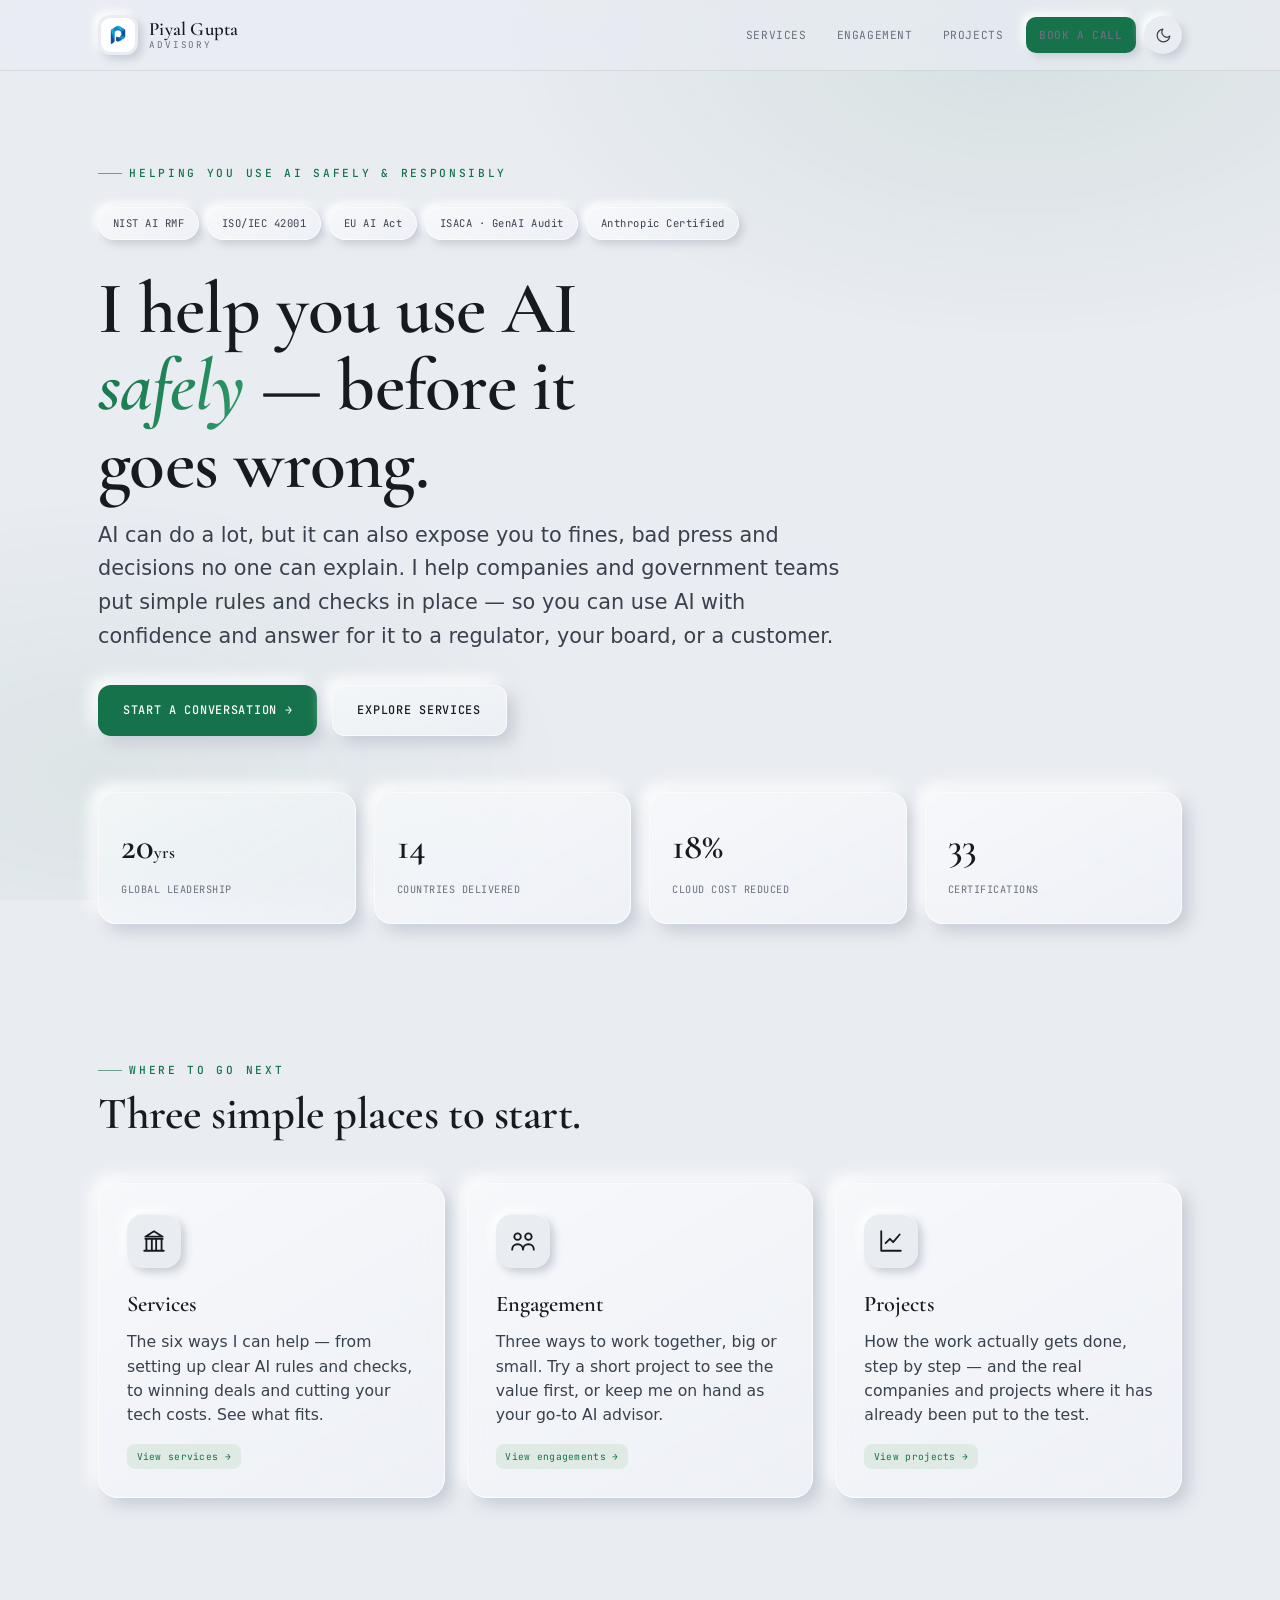
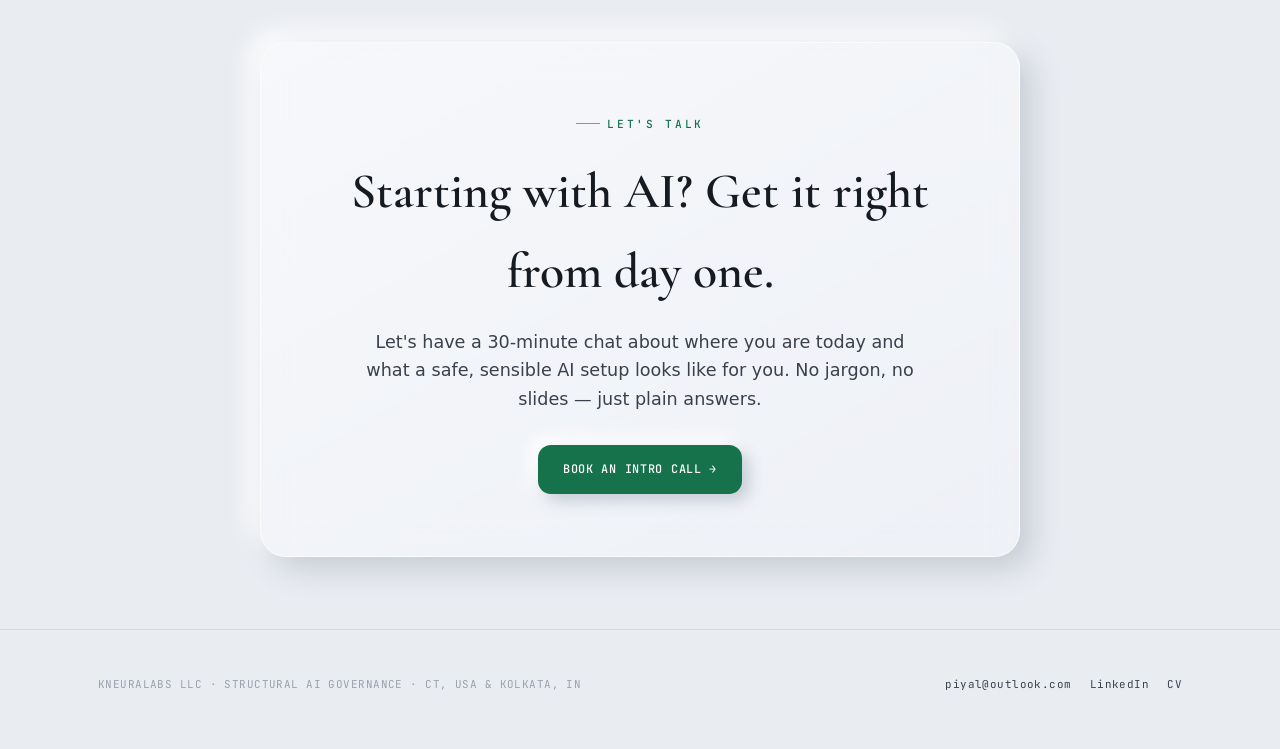
==== commit 9a5aba9f: "Use repo logo.jpg in place of missing PLOGO.png placeholder Point the brand logo, favicon, social pr" ====
--- a/index.html
+++ b/index.html
@@ -3,25 +3,85 @@
 <head>
 <meta charset="UTF-8">
 <meta name="viewport" content="width=device-width, initial-scale=1.0">
-<title>Piyal Gupta — AI Governance & Enterprise Advisory</title>
-<meta name="description" content="Piyal Gupta — structural AI governance and enterprise advisory. Audit-ready oversight aligned to NIST AI RMF, ISO/IEC 42001 and the EU AI Act, backed by two decades of global delivery and commercial leadership.">
-<meta property="og:title" content="Piyal Gupta — AI Governance & Enterprise Advisory">
-<meta property="og:description" content="Make AI governable. Audit-ready oversight aligned to NIST AI RMF · ISO/IEC 42001 · EU AI Act.">
+<title>AI Governance Advisory & Enterprise AI Consultant | Piyal Gupta</title>
+<meta name="description" content="Piyal Gupta — AI governance advisory and enterprise AI consultant. Audit-ready AI oversight, risk and compliance aligned to NIST AI RMF, ISO/IEC 42001 and the EU AI Act, backed by two decades of global delivery and commercial leadership.">
+<meta name="keywords" content="AI governance, AI governance advisory, enterprise AI consultant, AI risk management, AI compliance, NIST AI RMF, ISO/IEC 42001, EU AI Act, responsible AI, AI audit, AI oversight, AI strategy consultant, Piyal Gupta">
+<meta name="author" content="Piyal Gupta">
+<meta name="robots" content="index, follow, max-image-preview:large, max-snippet:-1, max-video-preview:-1">
+<link rel="canonical" href="https://piyal.in/">
+
+<!-- Open Graph -->
+<meta property="og:site_name" content="Piyal Gupta Advisory">
+<meta property="og:title" content="AI Governance Advisory & Enterprise AI Consultant | Piyal Gupta">
+<meta property="og:description" content="Make AI governable. Audit-ready AI oversight, risk and compliance aligned to NIST AI RMF · ISO/IEC 42001 · EU AI Act.">
 <meta property="og:type" content="website">
-<meta property="og:image" content="PLOGO.png">
+<meta property="og:url" content="https://piyal.in/">
+<meta property="og:image" content="https://piyal.in/logo.jpg">
+<meta property="og:locale" content="en_US">
 <meta name="twitter:card" content="summary_large_image">
-<link rel="icon" href="PLOGO.png">
+<meta name="twitter:title" content="AI Governance Advisory & Enterprise AI Consultant | Piyal Gupta">
+<meta name="twitter:description" content="Make AI governable. Audit-ready AI oversight aligned to NIST AI RMF · ISO/IEC 42001 · EU AI Act.">
+<meta name="twitter:image" content="https://piyal.in/logo.jpg">
+<meta name="theme-color" content="#138808">
+
+<link rel="icon" href="logo.jpg">
 <link rel="preconnect" href="https://fonts.googleapis.com">
 <link rel="preconnect" href="https://fonts.gstatic.com" crossorigin>
 <link href="https://fonts.googleapis.com/css2?family=Cormorant+Garamond:ital,wght@0,400;0,500;0,600;1,400;1,500&family=EB+Garamond:ital,wght@0,400;0,500;1,400&family=JetBrains+Mono:wght@400;500&display=swap" rel="stylesheet">
 <link rel="stylesheet" href="styles.css">
+
+<script type="application/ld+json">
+{
+  "@context": "https://schema.org",
+  "@graph": [
+    {
+      "@type": "WebSite",
+      "@id": "https://piyal.in/#website",
+      "url": "https://piyal.in/",
+      "name": "Piyal Gupta Advisory",
+      "description": "AI governance advisory and enterprise AI consulting.",
+      "publisher": { "@id": "https://piyal.in/#person" },
+      "inLanguage": "en"
+    },
+    {
+      "@type": "Person",
+      "@id": "https://piyal.in/#person",
+      "name": "Piyal Gupta",
+      "url": "https://piyal.in/",
+      "image": "https://piyal.in/logo.jpg",
+      "jobTitle": "AI Governance Advisor & Enterprise AI Consultant",
+      "description": "AI governance advisor helping enterprises and government teams adopt AI safely with audit-ready oversight aligned to NIST AI RMF, ISO/IEC 42001 and the EU AI Act.",
+      "worksFor": { "@id": "https://piyal.in/#organization" },
+      "knowsAbout": ["AI Governance","AI Risk Management","AI Compliance","NIST AI RMF","ISO/IEC 42001","EU AI Act","Responsible AI","Enterprise AI Strategy","AI Audit Assurance"],
+      "sameAs": ["https://linkedin.com/in/piyal","https://piyalgupta.github.io/cv/"]
+    },
+    {
+      "@type": "ProfessionalService",
+      "@id": "https://piyal.in/#organization",
+      "name": "Kneuralabs — Structural AI Governance",
+      "url": "https://piyal.in/",
+      "image": "https://piyal.in/logo.jpg",
+      "logo": "https://piyal.in/logo.jpg",
+      "description": "Structural AI governance and enterprise AI advisory: audit-ready oversight, risk and compliance aligned to NIST AI RMF, ISO/IEC 42001 and the EU AI Act.",
+      "founder": { "@id": "https://piyal.in/#person" },
+      "areaServed": "Worldwide",
+      "knowsAbout": ["AI Governance","AI Risk & Audit Assurance","Enterprise AI Adoption","NIST AI RMF","ISO/IEC 42001","EU AI Act"],
+      "address": [
+        { "@type": "PostalAddress", "addressRegion": "CT", "addressCountry": "US" },
+        { "@type": "PostalAddress", "addressLocality": "Kolkata", "addressCountry": "IN" }
+      ],
+      "sameAs": ["https://linkedin.com/in/piyal"]
+    }
+  ]
+}
+</script>
 </head>
 <body>
 
 <header class="bar">
   <div class="wrap">
     <a class="brand" href="index.html">
-      <img src="PLOGO.png" alt="Piyal Gupta logo" width="42" height="42">
+      <img src="logo.jpg" alt="Piyal Gupta logo" width="42" height="42">
       <span class="bt"><b>Piyal Gupta</b><span>Advisory</span></span>
     </a>
     <div class="bar-right">
--- a/styles.css
+++ b/styles.css
@@ -1,279 +1,306 @@
-/* ───────────────────────── Tokens ───────────────────────── */
+/* ───────────────────────── Tokens ─────────────────────────
+   Ultra-minimalist glass neumorphism — serious advisory tone */
 :root{
-  /* milk-white canvas for neumorphism */
-  --bg:        #FAF7F0;
-  --bg-2:      #F4F0E7;
-  --ink:       #211F1B;
-  --ink-2:     #423D34;
-  --ink-3:     #7A7065;
-  --ink-4:     #ADA597;
-  --accent:    #138808;
-  --accent-lt: #4F9E47;
-  --accent-soft:#EAF0EC;
-  --saffron:   #FF9933;
-  --saffron-dk:#E07B16;
-  --india-green:#138808;
-
+  --bg:        #E9ECF1;   /* cool neutral canvas */
+  --bg-2:      #E2E6EC;
+  --ink:       #161B22;
+  --ink-2:     #39414D;
+  --ink-3:     #69707E;
+  --ink-4:     #9AA1AD;
+  --accent:    #15724A;   /* restrained deep emerald */
+  --accent-lt: #2E9A6B;
+  --accent-soft:#E0EAE5;
+
+  /* neumorphism — soft, cool, understated */
   --nm-light:  #FFFFFF;
-  --nm-dark:   #E2DCCF;
-  --nm-out:    8px 8px 18px var(--nm-dark), -8px -8px 18px var(--nm-light);
-  --nm-out-sm: 5px 5px 11px var(--nm-dark), -5px -5px 11px var(--nm-light);
-  --nm-out-lg: 14px 14px 34px var(--nm-dark), -14px -14px 34px var(--nm-light);
-  --nm-in:     inset 5px 5px 11px var(--nm-dark), inset -5px -5px 11px var(--nm-light);
-  --nm-in-sm:  inset 3px 3px 7px var(--nm-dark), inset -3px -3px 7px var(--nm-light);
-
-  --serif: 'EB Garamond', Georgia, 'Times New Roman', serif;
-  --display: 'Cormorant Garamond', Georgia, serif;
-  --mono: 'JetBrains Mono', ui-monospace, monospace;
-  --ease: cubic-bezier(.16,1,.3,1);
-  --spring: cubic-bezier(.34,1.4,.64,1);
+  --nm-dark:   #C6CCD5;
+  --nm-out:    7px 7px 16px var(--nm-dark), -7px -7px 16px var(--nm-light);
+  --nm-out-sm: 4px 4px 9px var(--nm-dark), -4px -4px 9px var(--nm-light);
+  --nm-out-lg: 12px 12px 30px var(--nm-dark), -10px -10px 26px var(--nm-light);
+  --nm-in:     inset 4px 4px 9px var(--nm-dark), inset -4px -4px 9px var(--nm-light);
+  --nm-in-sm:  inset 2px 2px 5px var(--nm-dark), inset -2px -2px 5px var(--nm-light);
+
+  /* glass */
+  --glass:     linear-gradient(150deg,rgba(255,255,255,.62),rgba(255,255,255,.26));
+  --glass-bd:  rgba(255,255,255,.65);
+  --glass-blur:saturate(150%) blur(16px);
+
+  --font:    system-ui,-apple-system,'Segoe UI',Roboto,Helvetica,Arial,sans-serif;
+  --display: 'Cormorant Garamond',Georgia,serif;
+  --mono:    'JetBrains Mono',ui-monospace,monospace;
+  --ease:    cubic-bezier(.16,1,.3,1);
+  --spring:  cubic-bezier(.34,1.4,.64,1);
 }
 [data-theme="dark"]{
-  --bg:        #23211D;
-  --bg-2:      #201E1A;
-  --ink:       #F2EEE6;
-  --ink-2:     #D8D2C7;
-  --ink-3:     #A49C8E;
-  --ink-4:     #6E665A;
-  --accent:    #8FB29B;
-  --accent-lt: #6E8C78;
-  --accent-soft:#2C3A31;
-  --nm-light:  #2C2A25;
-  --nm-dark:   #18160F;
+  --bg:        #181B21;
+  --bg-2:      #14171C;
+  --ink:       #EEF1F5;
+  --ink-2:     #C2C8D2;
+  --ink-3:     #8A92A0;
+  --ink-4:     #5C636F;
+  --accent:    #46B98A;
+  --accent-lt: #6FD0A6;
+  --accent-soft:#1E2A25;
+  --nm-light:  #23272F;
+  --nm-dark:   #0D0F13;
+  --glass:     linear-gradient(150deg,rgba(255,255,255,.06),rgba(255,255,255,.02));
+  --glass-bd:  rgba(255,255,255,.09);
 }
 
 *{box-sizing:border-box;margin:0;padding:0}
 html{scroll-behavior:smooth}
 body{
-  font-family:var(--serif);
+  font-family:var(--font);
   background:var(--bg);
   color:var(--ink);
-  font-size:18px;
-  line-height:1.6;
+  font-size:17px;
+  line-height:1.62;
   font-weight:400;
   -webkit-font-smoothing:antialiased;
   text-rendering:optimizeLegibility;
   overflow-x:hidden;
 }
-.wrap{max-width:1180px;margin:0 auto;padding:0 28px}
+/* faint ambient field so glass has something to refract */
+body::before{
+  content:"";position:fixed;inset:0;z-index:-1;pointer-events:none;
+  background:
+    radial-gradient(58% 48% at 80% 4%,color-mix(in srgb,var(--accent) 9%,transparent),transparent 70%),
+    radial-gradient(52% 44% at 8% 86%,color-mix(in srgb,var(--accent) 6%,transparent),transparent 70%);
+}
+.wrap{max-width:1140px;margin:0 auto;padding:0 28px}
 @media(max-width:560px){.wrap{padding:0 18px}}
 .mono{font-family:var(--mono);letter-spacing:.04em}
 .eyebrow{
-  font-family:var(--mono);font-size:.72rem;font-weight:500;
-  letter-spacing:.22em;text-transform:uppercase;color:var(--accent);
-  display:inline-flex;align-items:center;gap:.6em;
-}
-.eyebrow::before{content:"";width:26px;height:1px;background:var(--accent);opacity:.55}
+  font-family:var(--mono);font-size:.7rem;font-weight:500;
+  letter-spacing:.24em;text-transform:uppercase;color:var(--accent);
+  display:inline-flex;align-items:center;gap:.65em;
+}
+.eyebrow::before{content:"";width:24px;height:1px;background:var(--accent);opacity:.6}
 a{color:inherit}
+
+/* surface mixin look applied per-component */
 
 /* ───────────────────────── Header ───────────────────────── */
 .bar{
   position:sticky;top:0;z-index:50;
-  backdrop-filter:saturate(140%) blur(10px);
-  background:color-mix(in srgb,var(--bg) 82%,transparent);
-  border-bottom:1px solid color-mix(in srgb,var(--nm-dark) 55%,transparent);
-  border-top:3px solid transparent;
-  border-image:linear-gradient(90deg,var(--saffron) 0 33.3%,#ffffff 33.3% 66.6%,var(--india-green) 66.6% 100%) 1;
-}
-.bar .wrap{display:flex;align-items:center;justify-content:space-between;height:74px;gap:1rem}
+  backdrop-filter:var(--glass-blur);-webkit-backdrop-filter:var(--glass-blur);
+  background:color-mix(in srgb,var(--bg) 72%,transparent);
+  border-bottom:1px solid color-mix(in srgb,var(--ink) 9%,transparent);
+}
+.bar .wrap{display:flex;align-items:center;justify-content:space-between;height:70px;gap:1rem}
 .brand{display:flex;align-items:center;gap:.7rem;text-decoration:none}
 .brand img{
-  width:42px;height:42px;border-radius:13px;object-fit:cover;
+  width:40px;height:40px;border-radius:12px;object-fit:cover;
   background:var(--bg);box-shadow:var(--nm-out-sm);padding:3px;
 }
-.brand .bt{display:flex;flex-direction:column;line-height:1.1}
-.brand .bt b{font-family:var(--display);font-weight:600;font-size:1.2rem;letter-spacing:.01em;color:var(--ink)}
-.brand .bt span{font-family:var(--mono);font-size:.6rem;letter-spacing:.18em;text-transform:uppercase;color:var(--ink-3)}
+.brand .bt{display:flex;flex-direction:column;line-height:1.12}
+.brand .bt b{font-family:var(--display);font-weight:600;font-size:1.18rem;letter-spacing:.01em;color:var(--ink)}
+.brand .bt span{font-family:var(--mono);font-size:.58rem;letter-spacing:.2em;text-transform:uppercase;color:var(--ink-3)}
 .bar-right{display:flex;align-items:center;gap:.5rem}
-.bar nav{display:flex;align-items:center;gap:.25rem}
+.bar nav{display:flex;align-items:center;gap:.2rem}
 .bar nav a{
-  font-family:var(--mono);font-size:.72rem;letter-spacing:.05em;text-transform:uppercase;
-  color:var(--ink-3);text-decoration:none;padding:.55rem .85rem;border-radius:11px;
+  font-family:var(--mono);font-size:.7rem;letter-spacing:.05em;text-transform:uppercase;
+  color:var(--ink-3);text-decoration:none;padding:.55rem .85rem;border-radius:10px;
   transition:color .25s,box-shadow .25s;
 }
 .bar nav a:hover,.bar nav a.active{color:var(--ink);box-shadow:var(--nm-out-sm)}
 .theme-btn{
   border:0;cursor:pointer;background:var(--bg);color:var(--ink-2);
-  width:40px;height:40px;border-radius:50%;flex:none;display:grid;place-items:center;
+  width:38px;height:38px;border-radius:50%;flex:none;display:grid;place-items:center;
   box-shadow:var(--nm-out-sm);transition:box-shadow .2s,transform .2s;
 }
 .theme-btn:active{box-shadow:var(--nm-in-sm);transform:scale(.96)}
-.theme-btn svg{width:18px;height:18px;fill:none;stroke:currentColor;stroke-width:1.7;stroke-linecap:round;stroke-linejoin:round}
+.theme-btn svg{width:17px;height:17px;fill:none;stroke:currentColor;stroke-width:1.7;stroke-linecap:round;stroke-linejoin:round}
 .cta-mini{
-  margin-left:.35rem;font-family:var(--mono);font-weight:500;font-size:.72rem;letter-spacing:.06em;text-transform:uppercase;
-  color:#fff;background:var(--accent);padding:.65rem 1.05rem;border-radius:12px;
+  margin-left:.35rem;font-family:var(--mono);font-weight:500;font-size:.7rem;letter-spacing:.06em;text-transform:uppercase;
+  color:#fff;background:var(--accent);padding:.62rem 1.05rem;border-radius:11px;
   text-decoration:none;box-shadow:var(--nm-out-sm);transition:transform .2s,box-shadow .2s;white-space:nowrap;
 }
 .cta-mini:hover{transform:translateY(-1px)}
-.menu-btn{display:none;border:0;background:var(--bg);color:var(--ink);width:40px;height:40px;border-radius:11px;box-shadow:var(--nm-out-sm);cursor:pointer;place-items:center}
-.menu-btn svg{width:20px;height:20px;fill:none;stroke:currentColor;stroke-width:1.8;stroke-linecap:round;stroke-linejoin:round}
+.menu-btn{display:none;border:0;background:var(--bg);color:var(--ink);width:38px;height:38px;border-radius:10px;box-shadow:var(--nm-out-sm);cursor:pointer;place-items:center}
+.menu-btn svg{width:19px;height:19px;fill:none;stroke:currentColor;stroke-width:1.8;stroke-linecap:round;stroke-linejoin:round}
 @media(max-width:820px){
   .bar nav .nav-link{display:none}
   .bar nav.open .nav-link{display:block}
   .menu-btn{display:grid}
   .bar nav.open{
-    position:absolute;top:74px;left:0;right:0;flex-direction:column;align-items:stretch;
-    background:var(--bg);padding:14px 22px 22px;gap:.3rem;
-    box-shadow:0 18px 30px -18px var(--nm-dark);border-bottom:1px solid var(--nm-dark);
+    position:absolute;top:70px;left:0;right:0;flex-direction:column;align-items:stretch;
+    background:color-mix(in srgb,var(--bg) 88%,transparent);
+    backdrop-filter:var(--glass-blur);-webkit-backdrop-filter:var(--glass-blur);
+    padding:14px 22px 22px;gap:.3rem;
+    box-shadow:0 18px 34px -22px rgba(0,0,0,.4);border-bottom:1px solid color-mix(in srgb,var(--ink) 10%,transparent);
   }
   .bar nav.open .nav-link{text-align:left;padding:.8rem .6rem}
   .bar nav.open .cta-mini{text-align:center;margin:.5rem 0 0}
 }
 
 /* ───────────────────────── Hero ───────────────────────── */
-.hero{padding:88px 0 60px;position:relative}
-.hero .badge-row{display:flex;flex-wrap:wrap;gap:.5rem;margin:26px 0 30px}
+.hero{padding:84px 0 56px;position:relative}
+.hero .badge-row{display:flex;flex-wrap:wrap;gap:.5rem;margin:24px 0 30px}
 .badge{
-  font-family:var(--mono);font-size:.68rem;letter-spacing:.05em;color:var(--ink-2);
-  background:var(--bg);padding:.5rem .85rem;border-radius:30px;box-shadow:var(--nm-out-sm);
-}
-h1,h2,h3,h4{font-family:var(--display);font-weight:500;letter-spacing:.005em}
+  font-family:var(--mono);font-size:.66rem;letter-spacing:.05em;color:var(--ink-2);
+  background:var(--glass);backdrop-filter:var(--glass-blur);-webkit-backdrop-filter:var(--glass-blur);
+  border:1px solid var(--glass-bd);padding:.45rem .85rem;border-radius:30px;box-shadow:var(--nm-out-sm);
+}
+h1,h2,h3,h4{font-family:var(--display);font-weight:600;letter-spacing:0}
 .hero h1{
-  font-size:clamp(2.6rem,6.5vw,5rem);line-height:1.04;font-weight:500;
-  margin-bottom:1.1rem;max-width:16ch;
-}
-.hero h1{transition:letter-spacing .4s var(--ease)}
-.hero h1.font-set{animation:settle .5s var(--spring)}
-@keyframes settle{0%{letter-spacing:.04em;opacity:.85}60%{letter-spacing:-.005em}100%{letter-spacing:.005em;opacity:1}}
+  font-size:clamp(2.5rem,6vw,4.6rem);line-height:1.05;font-weight:600;
+  margin-bottom:1.05rem;max-width:17ch;letter-spacing:-.01em;
+}
 .hero h1 .grad{
   background:linear-gradient(120deg,var(--accent),var(--accent-lt));
   -webkit-background-clip:text;background-clip:text;-webkit-text-fill-color:transparent;font-style:italic;
 }
-.hero p.lede{font-size:clamp(1.1rem,2vw,1.4rem);color:var(--ink-2);max-width:56ch;font-weight:400}
-.hero .actions{display:flex;flex-wrap:wrap;gap:.9rem;margin-top:34px}
+.hero p.lede{font-size:clamp(1.05rem,1.8vw,1.3rem);color:var(--ink-2);max-width:58ch;font-weight:400}
+.hero .actions{display:flex;flex-wrap:wrap;gap:.9rem;margin-top:32px}
 .btn{
-  font-family:var(--mono);font-weight:500;font-size:.78rem;letter-spacing:.05em;text-transform:uppercase;
+  font-family:var(--mono);font-weight:500;font-size:.74rem;letter-spacing:.06em;text-transform:uppercase;
   text-decoration:none;border:0;cursor:pointer;
-  padding:.95rem 1.6rem;border-radius:16px;display:inline-flex;align-items:center;gap:.55rem;
+  padding:.92rem 1.55rem;border-radius:13px;display:inline-flex;align-items:center;gap:.55rem;
   transition:transform .22s var(--spring),box-shadow .22s;
 }
-.btn-primary{background:linear-gradient(135deg,var(--saffron-dk),var(--india-green));color:#fff;text-shadow:0 1px 2px rgba(0,0,0,.35);box-shadow:var(--nm-out)}
-.btn-primary:hover{transform:translateY(-2px)}
+.btn-primary{background:var(--accent);color:#fff;box-shadow:var(--nm-out)}
+.btn-primary:hover{transform:translateY(-2px);background:var(--accent-lt)}
 .btn-primary:active{box-shadow:var(--nm-in)}
-.btn-ghost{background:var(--bg);color:var(--ink);box-shadow:var(--nm-out)}
+.btn-ghost{
+  background:var(--glass);backdrop-filter:var(--glass-blur);-webkit-backdrop-filter:var(--glass-blur);
+  color:var(--ink);border:1px solid var(--glass-bd);box-shadow:var(--nm-out)
+}
 .btn-ghost:hover{transform:translateY(-2px)}
 .btn-ghost:active{box-shadow:var(--nm-in)}
 
 /* stat strip */
-.stats{display:grid;grid-template-columns:repeat(4,1fr);gap:18px;margin-top:60px}
-.stat{background:var(--bg);border-radius:20px;padding:24px 22px;box-shadow:var(--nm-out)}
-.stat .n{font-family:var(--display);font-size:2.4rem;font-weight:600;letter-spacing:0;color:var(--accent)}
-.stat .l{font-family:var(--mono);font-size:.66rem;letter-spacing:.05em;color:var(--ink-3);text-transform:uppercase;margin-top:.35rem}
+.stats{display:grid;grid-template-columns:repeat(4,1fr);gap:18px;margin-top:56px}
+.stat{
+  background:var(--glass);backdrop-filter:var(--glass-blur);-webkit-backdrop-filter:var(--glass-blur);
+  border:1px solid var(--glass-bd);border-radius:18px;padding:24px 22px;box-shadow:var(--nm-out)
+}
+.stat .n{font-family:var(--display);font-size:2.3rem;font-weight:600;letter-spacing:0;color:var(--ink)}
+.stat .l{font-family:var(--mono);font-size:.64rem;letter-spacing:.05em;color:var(--ink-3);text-transform:uppercase;margin-top:.35rem}
 @media(max-width:760px){.stats{grid-template-columns:repeat(2,1fr)}}
 
 /* ───────────────────────── Section frame ───────────────────────── */
-section{padding:74px 0;position:relative}
-.sec-head{margin-bottom:46px;max-width:64ch}
-.sec-head h2{font-size:clamp(2rem,4vw,3rem);font-weight:500;margin:.6rem 0 .7rem;line-height:1.1}
-.sec-head p{color:var(--ink-2);font-size:1.12rem}
-.page-head{padding-top:64px;padding-bottom:0}
+section{padding:72px 0;position:relative}
+.sec-head{margin-bottom:44px;max-width:64ch}
+.sec-head h2{font-size:clamp(1.9rem,3.6vw,2.8rem);font-weight:600;margin:.6rem 0 .7rem;line-height:1.12;letter-spacing:-.01em}
+.sec-head p{color:var(--ink-2);font-size:1.08rem}
+.page-head{padding-top:62px;padding-bottom:0}
+
+/* ───────────────────────── Glass surface (cards) ───────────────────────── */
+.svc,.eng,.step{
+  background:var(--glass);backdrop-filter:var(--glass-blur);-webkit-backdrop-filter:var(--glass-blur);
+  border:1px solid var(--glass-bd);box-shadow:var(--nm-out);position:relative;
+}
 
 /* ───────────────────────── Services ───────────────────────── */
 .svc-grid{display:grid;grid-template-columns:repeat(3,1fr);gap:22px}
 @media(max-width:920px){.svc-grid{grid-template-columns:repeat(2,1fr)}}
 @media(max-width:600px){.svc-grid{grid-template-columns:1fr}}
 .svc{
-  background:var(--bg);border-radius:24px;padding:30px 28px 28px;
-  box-shadow:var(--nm-out);position:relative;overflow:hidden;
+  border-radius:20px;padding:30px 28px 28px;overflow:hidden;
   transition:transform .35s var(--ease),box-shadow .35s var(--ease);
 }
 .svc:hover{transform:translateY(-4px);box-shadow:var(--nm-out-lg)}
-.svc .ic{
-  width:56px;height:56px;border-radius:18px;display:grid;place-items:center;margin-bottom:18px;
-  position:relative;background:linear-gradient(145deg,#8e8e93,#636366);
-  box-shadow:0 10px 20px -8px rgba(20,16,10,.45), inset 0 1px 0 rgba(255,255,255,.45);
-}
-.svc .ic::after{content:"";position:absolute;inset:0;border-radius:inherit;background:linear-gradient(180deg,rgba(255,255,255,.28),rgba(255,255,255,0) 55%);pointer-events:none}
-.svc .ic svg{position:relative;z-index:1;width:28px;height:28px;fill:none;stroke:#fff;stroke-width:1.85;stroke-linecap:round;stroke-linejoin:round}
-
-/* ── Apple-grade colourful icon palette ── */
-.g-blue{background:linear-gradient(145deg,#3b9bff,#0a63e6)!important}
-.g-purple{background:linear-gradient(145deg,#a96bff,#6d28d9)!important}
-.g-pink{background:linear-gradient(145deg,#ff6aa2,#e11d6b)!important}
-.g-orange{background:linear-gradient(145deg,#ffae42,#f5660a)!important}
-.g-green{background:linear-gradient(145deg,#46d36b,#119e54)!important}
-.g-teal{background:linear-gradient(145deg,#34d8d0,#0a9aa6)!important}
-.g-gold{background:linear-gradient(145deg,#ffd24a,#f0950e)!important}
-.g-red{background:linear-gradient(145deg,#ff7a5c,#e62f3b)!important}
-.svc h3{font-size:1.5rem;font-weight:600;margin-bottom:.5rem}
-.svc p{color:var(--ink-2);font-size:1rem;line-height:1.5}
+.svc .ic,.ti{
+  display:grid;place-items:center;position:relative;
+  background:var(--bg);box-shadow:var(--nm-out-sm),inset 0 1px 0 rgba(255,255,255,.4);
+}
+.svc .ic{width:54px;height:54px;border-radius:16px;margin-bottom:18px}
+.svc .ic svg{width:26px;height:26px;fill:none;stroke:var(--ink);stroke-width:1.7;stroke-linecap:round;stroke-linejoin:round}
+/* neutralise the legacy colour palette — one calm monochrome treatment */
+.g-blue,.g-purple,.g-pink,.g-orange,.g-green,.g-teal,.g-gold,.g-red{background:var(--bg)}
+.svc h3{font-size:1.4rem;font-weight:600;margin-bottom:.5rem}
+.svc p{color:var(--ink-2);font-size:.98rem;line-height:1.55}
 .svc .tags{display:flex;flex-wrap:wrap;gap:.4rem;margin-top:16px}
 .svc .tags span{
-  font-family:var(--mono);font-size:.62rem;letter-spacing:.03em;color:var(--accent);
-  background:var(--accent-soft);padding:.32rem .6rem;border-radius:20px;
-}
-.svc .num{position:absolute;top:22px;right:24px;font-family:var(--mono);font-size:.72rem;color:var(--ink-4)}
+  font-family:var(--mono);font-size:.6rem;letter-spacing:.03em;color:var(--accent);
+  background:var(--accent-soft);padding:.32rem .6rem;border-radius:8px;
+}
+.svc .num{position:absolute;top:24px;right:26px;font-family:var(--mono);font-size:.7rem;color:var(--ink-4)}
 .svc.flag .ribbon{
   position:absolute;top:0;right:0;background:var(--accent);color:#fff;
-  font-family:var(--mono);font-size:.58rem;letter-spacing:.1em;padding:.3rem .7rem;
-  border-bottom-left-radius:12px;text-transform:uppercase;
+  font-family:var(--mono);font-size:.56rem;letter-spacing:.1em;padding:.3rem .7rem;
+  border-bottom-left-radius:11px;text-transform:uppercase;
 }
 
 /* ───────────────────────── Engagements ───────────────────────── */
 .eng-grid{display:grid;grid-template-columns:repeat(3,1fr);gap:24px}
 @media(max-width:880px){.eng-grid{grid-template-columns:1fr}}
 .eng{
-  background:var(--bg);border-radius:26px;padding:34px 30px;box-shadow:var(--nm-out);
-  display:flex;flex-direction:column;transition:transform .3s var(--ease);
-}
-.eng:hover{transform:translateY(-3px)}
-.eng.feature{box-shadow:var(--nm-out-lg);border:1px solid color-mix(in srgb,var(--accent) 30%,transparent)}
-.eng .kicker{font-family:var(--mono);font-size:.68rem;letter-spacing:.12em;text-transform:uppercase;color:var(--accent)}
-.eng h3{font-size:1.75rem;font-weight:600;margin:.5rem 0 .2rem}
-.eng .meta{font-family:var(--mono);font-size:.74rem;color:var(--ink-3);margin-bottom:18px}
+  border-radius:22px;padding:34px 30px;
+  display:flex;flex-direction:column;transition:transform .3s var(--ease),box-shadow .3s var(--ease);
+}
+.eng:hover{transform:translateY(-3px);box-shadow:var(--nm-out-lg)}
+.eng.feature{box-shadow:var(--nm-out-lg);border-color:color-mix(in srgb,var(--accent) 45%,var(--glass-bd))}
+.eng .kicker{font-family:var(--mono);font-size:.66rem;letter-spacing:.12em;text-transform:uppercase;color:var(--accent)}
+.eng h3{font-size:1.6rem;font-weight:600;margin:.5rem 0 .2rem}
+.eng .meta{font-family:var(--mono);font-size:.72rem;color:var(--ink-3);margin-bottom:18px}
 .eng ul{list-style:none;display:flex;flex-direction:column;gap:.65rem;margin-top:6px}
-.eng li{display:flex;gap:.6rem;font-size:1rem;color:var(--ink-2);line-height:1.45}
+.eng li{display:flex;gap:.6rem;font-size:.98rem;color:var(--ink-2);line-height:1.45}
 .eng li::before{content:"→";color:var(--accent);font-weight:700;font-family:var(--mono)}
-.eng .pill{align-self:flex-start;margin-bottom:18px;font-family:var(--mono);font-size:.62rem;letter-spacing:.1em;text-transform:uppercase;color:#fff;background:var(--accent);padding:.3rem .7rem;border-radius:20px}
+.eng .pill{align-self:flex-start;margin-bottom:18px;font-family:var(--mono);font-size:.6rem;letter-spacing:.1em;text-transform:uppercase;color:#fff;background:var(--accent);padding:.3rem .7rem;border-radius:8px}
 
 /* ───────────────────────── Process / Projects ───────────────────────── */
 .proc{display:grid;grid-template-columns:repeat(4,1fr);gap:20px;counter-reset:step}
 @media(max-width:880px){.proc{grid-template-columns:repeat(2,1fr)}}
 @media(max-width:520px){.proc{grid-template-columns:1fr}}
-.step{background:var(--bg);border-radius:22px;padding:28px 24px;box-shadow:var(--nm-out);counter-increment:step}
+.step{border-radius:18px;padding:28px 24px;counter-increment:step}
 .step .no{
-  width:46px;height:46px;border-radius:50%;display:grid;place-items:center;
+  width:44px;height:44px;border-radius:50%;display:grid;place-items:center;
   font-family:var(--mono);font-weight:500;color:var(--accent);box-shadow:var(--nm-in-sm);margin-bottom:16px;
 }
 .step .no::before{content:"0" counter(step)}
-.step h4{font-size:1.3rem;font-weight:600;margin-bottom:.4rem}
-.step p{font-size:.98rem;color:var(--ink-2)}
+.step h4{font-size:1.22rem;font-weight:600;margin-bottom:.4rem}
+.step p{font-size:.95rem;color:var(--ink-2)}
 
 /* ───────────────────────── Credibility ───────────────────────── */
-.cred{background:var(--bg);border-radius:30px;padding:48px 42px;box-shadow:var(--nm-in)}
+.cred{
+  background:var(--glass);backdrop-filter:var(--glass-blur);-webkit-backdrop-filter:var(--glass-blur);
+  border:1px solid var(--glass-bd);border-radius:24px;padding:48px 42px;box-shadow:var(--nm-out-lg)
+}
 @media(max-width:560px){.cred{padding:34px 24px}}
-.cred .row{display:flex;flex-wrap:wrap;gap:14px;margin-top:8px}
+.cred .row{display:flex;flex-wrap:wrap;gap:12px;margin-top:8px}
 .logo{
-  font-family:var(--mono);font-size:.78rem;letter-spacing:.02em;color:var(--ink-2);
-  background:var(--bg);padding:.7rem 1.1rem;border-radius:14px;box-shadow:var(--nm-out-sm);
+  font-family:var(--mono);font-size:.76rem;letter-spacing:.02em;color:var(--ink-2);
+  background:var(--bg);padding:.65rem 1.05rem;border-radius:11px;box-shadow:var(--nm-out-sm);
 }
 .logo.award{display:inline-flex;align-items:center;gap:.6em;padding-left:.6rem}
-.logo .ti{
-  display:inline-grid;place-items:center;width:30px;height:30px;border-radius:9px;flex:none;
-  background:linear-gradient(145deg,#8e8e93,#636366);
-  box-shadow:0 4px 9px -3px rgba(20,16,10,.45), inset 0 1px 0 rgba(255,255,255,.4);
-}
-.logo .ti svg{width:17px;height:17px;fill:none;stroke:#fff;stroke-width:1.9;stroke-linecap:round;stroke-linejoin:round}
-.quote{font-family:var(--display);font-size:clamp(1.6rem,3.4vw,2.4rem);font-weight:500;line-height:1.25;max-width:26ch;margin-bottom:8px}
+.ti{width:36px;height:36px;border-radius:11px;flex:none}
+.logo .ti{width:30px;height:30px;border-radius:9px}
+.ti svg{width:19px;height:19px;fill:none;stroke:var(--ink);stroke-width:1.7;stroke-linecap:round;stroke-linejoin:round}
+.logo .ti svg{width:16px;height:16px}
+.quote{font-family:var(--display);font-size:clamp(1.55rem,3.2vw,2.3rem);font-weight:600;line-height:1.25;max-width:26ch;margin-bottom:8px}
 .quote .grad{font-style:italic;background:linear-gradient(120deg,var(--accent),var(--accent-lt));-webkit-background-clip:text;background-clip:text;-webkit-text-fill-color:transparent}
+.cred-label{font-family:var(--mono);font-size:.7rem;letter-spacing:.16em;text-transform:uppercase;color:var(--ink-3);margin:34px 0 14px}
+.cred .award-grid{display:grid;grid-template-columns:repeat(2,1fr);gap:14px}
+@media(max-width:560px){.cred .award-grid{grid-template-columns:1fr}}
+.award-card{display:flex;align-items:center;gap:.85em;background:var(--bg);padding:1rem 1.15rem;border-radius:14px;box-shadow:var(--nm-out-sm);transition:transform .35s var(--ease),box-shadow .35s var(--ease)}
+.award-card:hover{transform:translateY(-3px);box-shadow:var(--nm-out)}
+.award-card .ti{flex:none}
+.award-text{display:flex;flex-direction:column;gap:2px;min-width:0}
+.award-text strong{font-size:.9rem;font-weight:600;color:var(--ink);line-height:1.3}
+.award-text span{font-family:var(--mono);font-size:.66rem;letter-spacing:.02em;color:var(--ink-3)}
 
 /* ───────────────────────── CTA ───────────────────────── */
 .final{text-align:center}
-.final .panel{background:var(--bg);border-radius:34px;padding:64px 40px;box-shadow:var(--nm-out-lg);max-width:780px;margin:0 auto}
+.final .panel{
+  background:var(--glass);backdrop-filter:var(--glass-blur);-webkit-backdrop-filter:var(--glass-blur);
+  border:1px solid var(--glass-bd);border-radius:26px;padding:62px 40px;box-shadow:var(--nm-out-lg);max-width:760px;margin:0 auto
+}
 @media(max-width:560px){.final .panel{padding:44px 24px}}
-.final h2{font-size:clamp(2.1rem,4.5vw,3.4rem);font-weight:500;margin-bottom:1rem}
-.final p{color:var(--ink-2);font-size:1.15rem;max-width:50ch;margin:0 auto 32px}
+.final h2{font-size:clamp(2rem,4vw,3.1rem);font-weight:600;margin-bottom:1rem}
+.final p{color:var(--ink-2);font-size:1.1rem;max-width:50ch;margin:0 auto 32px}
 .final .actions{display:flex;gap:.9rem;justify-content:center;flex-wrap:wrap}
 
 /* ───────────────────────── Footer ───────────────────────── */
-footer{padding:48px 0 60px;color:var(--ink-3);border-top:3px solid transparent;border-image:linear-gradient(90deg,var(--saffron) 0 33.3%,#ffffff 33.3% 66.6%,var(--india-green) 66.6% 100%) 1}
+footer{padding:46px 0 56px;color:var(--ink-3);border-top:1px solid color-mix(in srgb,var(--ink) 9%,transparent)}
 footer .wrap{display:flex;flex-wrap:wrap;gap:14px;justify-content:space-between;align-items:center}
-footer .mono{font-size:.7rem;color:var(--ink-4)}
+footer .mono{font-size:.68rem;color:var(--ink-4)}
 footer a{text-decoration:none;color:var(--ink-2)}
 footer a:hover{color:var(--accent)}
 
 /* reveal */
-.reveal{opacity:0;transform:translateY(24px);transition:opacity .7s var(--ease),transform .7s var(--ease)}
+.reveal{opacity:0;transform:translateY(22px);transition:opacity .7s var(--ease),transform .7s var(--ease)}
 .reveal.in{opacity:1;transform:none}
 
 @media(prefers-reduced-motion:reduce){
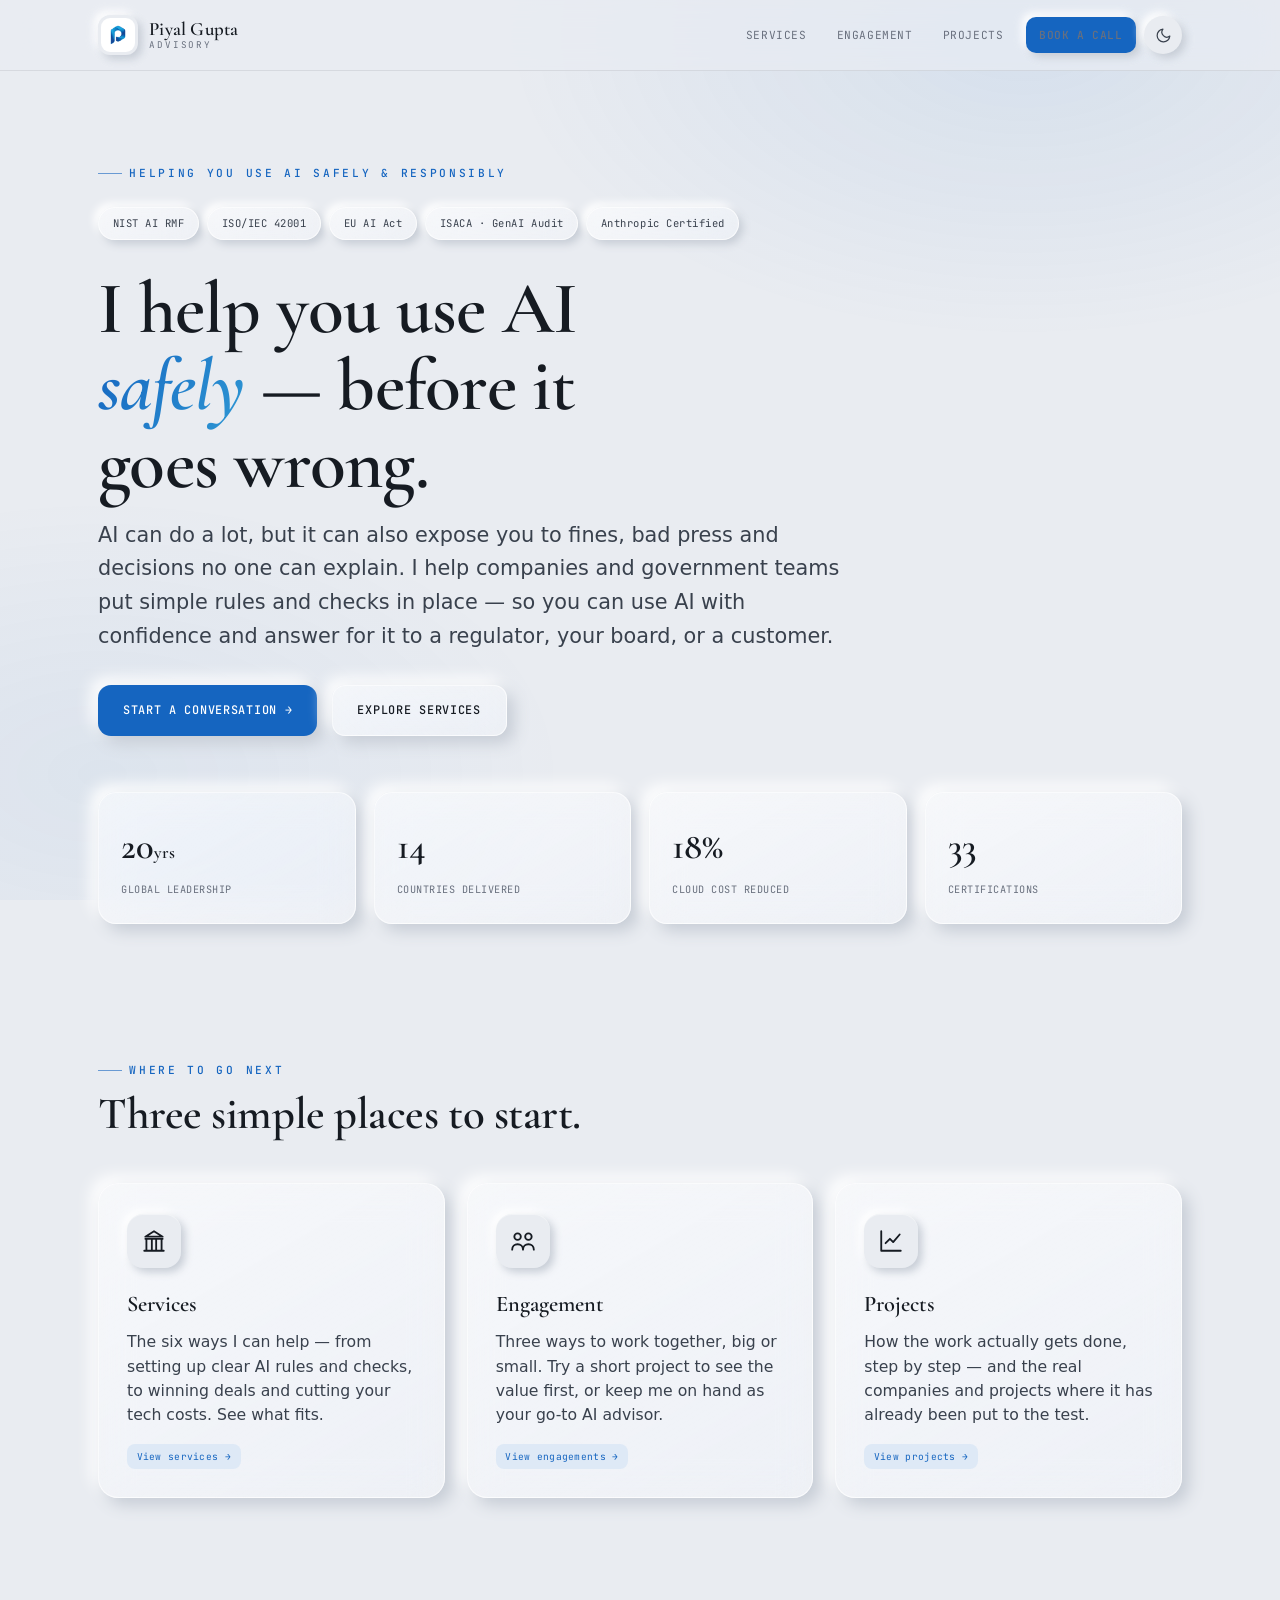
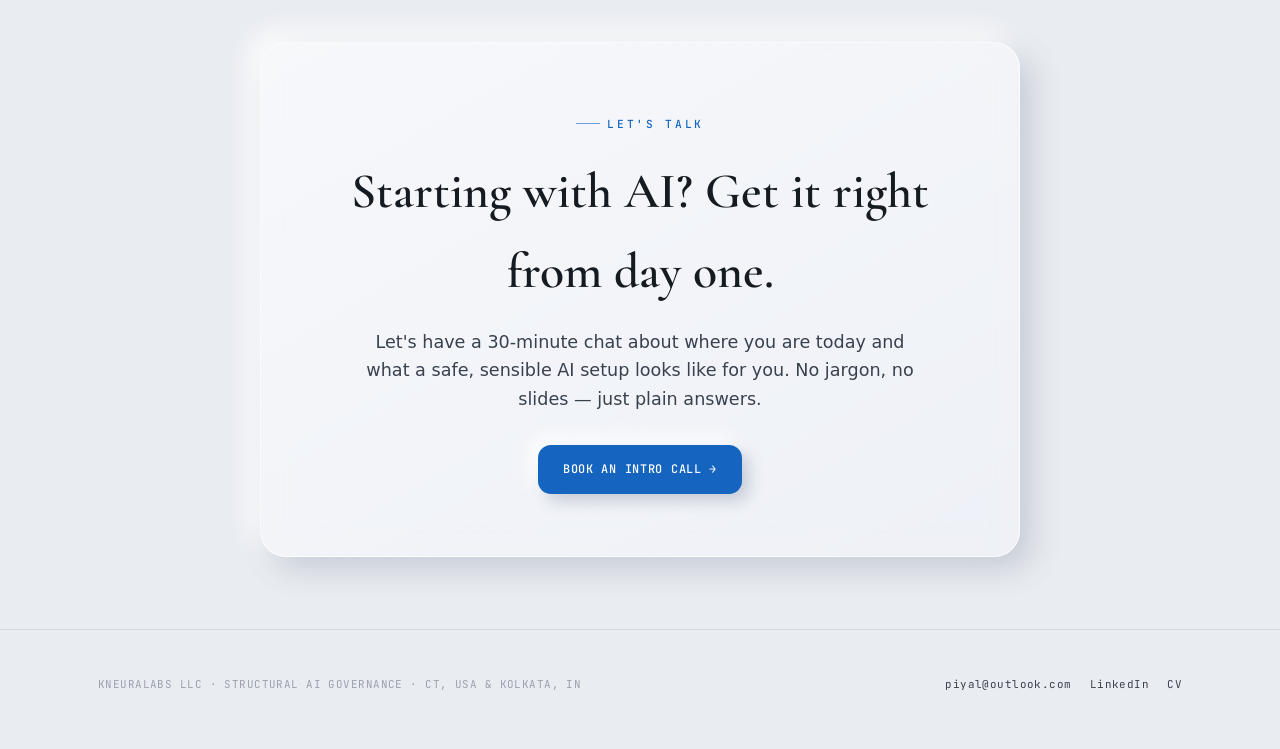
==== commit c36b6f40: "Shift color palette to logo blue Retune the accent palette from emerald green to the logo's blue ton" ====
--- a/index.html
+++ b/index.html
@@ -22,7 +22,7 @@
 <meta name="twitter:title" content="AI Governance Advisory & Enterprise AI Consultant | Piyal Gupta">
 <meta name="twitter:description" content="Make AI governable. Audit-ready AI oversight aligned to NIST AI RMF · ISO/IEC 42001 · EU AI Act.">
 <meta name="twitter:image" content="https://piyal.in/logo.jpg">
-<meta name="theme-color" content="#138808">
+<meta name="theme-color" content="#1565C0">
 
 <link rel="icon" href="logo.jpg">
 <link rel="preconnect" href="https://fonts.googleapis.com">
--- a/styles.css
+++ b/styles.css
@@ -7,9 +7,9 @@
   --ink-2:     #39414D;
   --ink-3:     #69707E;
   --ink-4:     #9AA1AD;
-  --accent:    #15724A;   /* restrained deep emerald */
-  --accent-lt: #2E9A6B;
-  --accent-soft:#E0EAE5;
+  --accent:    #1565C0;   /* deep logo blue */
+  --accent-lt: #2E97D4;   /* bright logo sky-blue */
+  --accent-soft:#DEE9F6;
 
   /* neumorphism — soft, cool, understated */
   --nm-light:  #FFFFFF;
@@ -38,9 +38,9 @@
   --ink-2:     #C2C8D2;
   --ink-3:     #8A92A0;
   --ink-4:     #5C636F;
-  --accent:    #46B98A;
-  --accent-lt: #6FD0A6;
-  --accent-soft:#1E2A25;
+  --accent:    #4DA3E8;
+  --accent-lt: #7BC0F2;
+  --accent-soft:#16263A;
   --nm-light:  #23272F;
   --nm-dark:   #0D0F13;
   --glass:     linear-gradient(150deg,rgba(255,255,255,.06),rgba(255,255,255,.02));
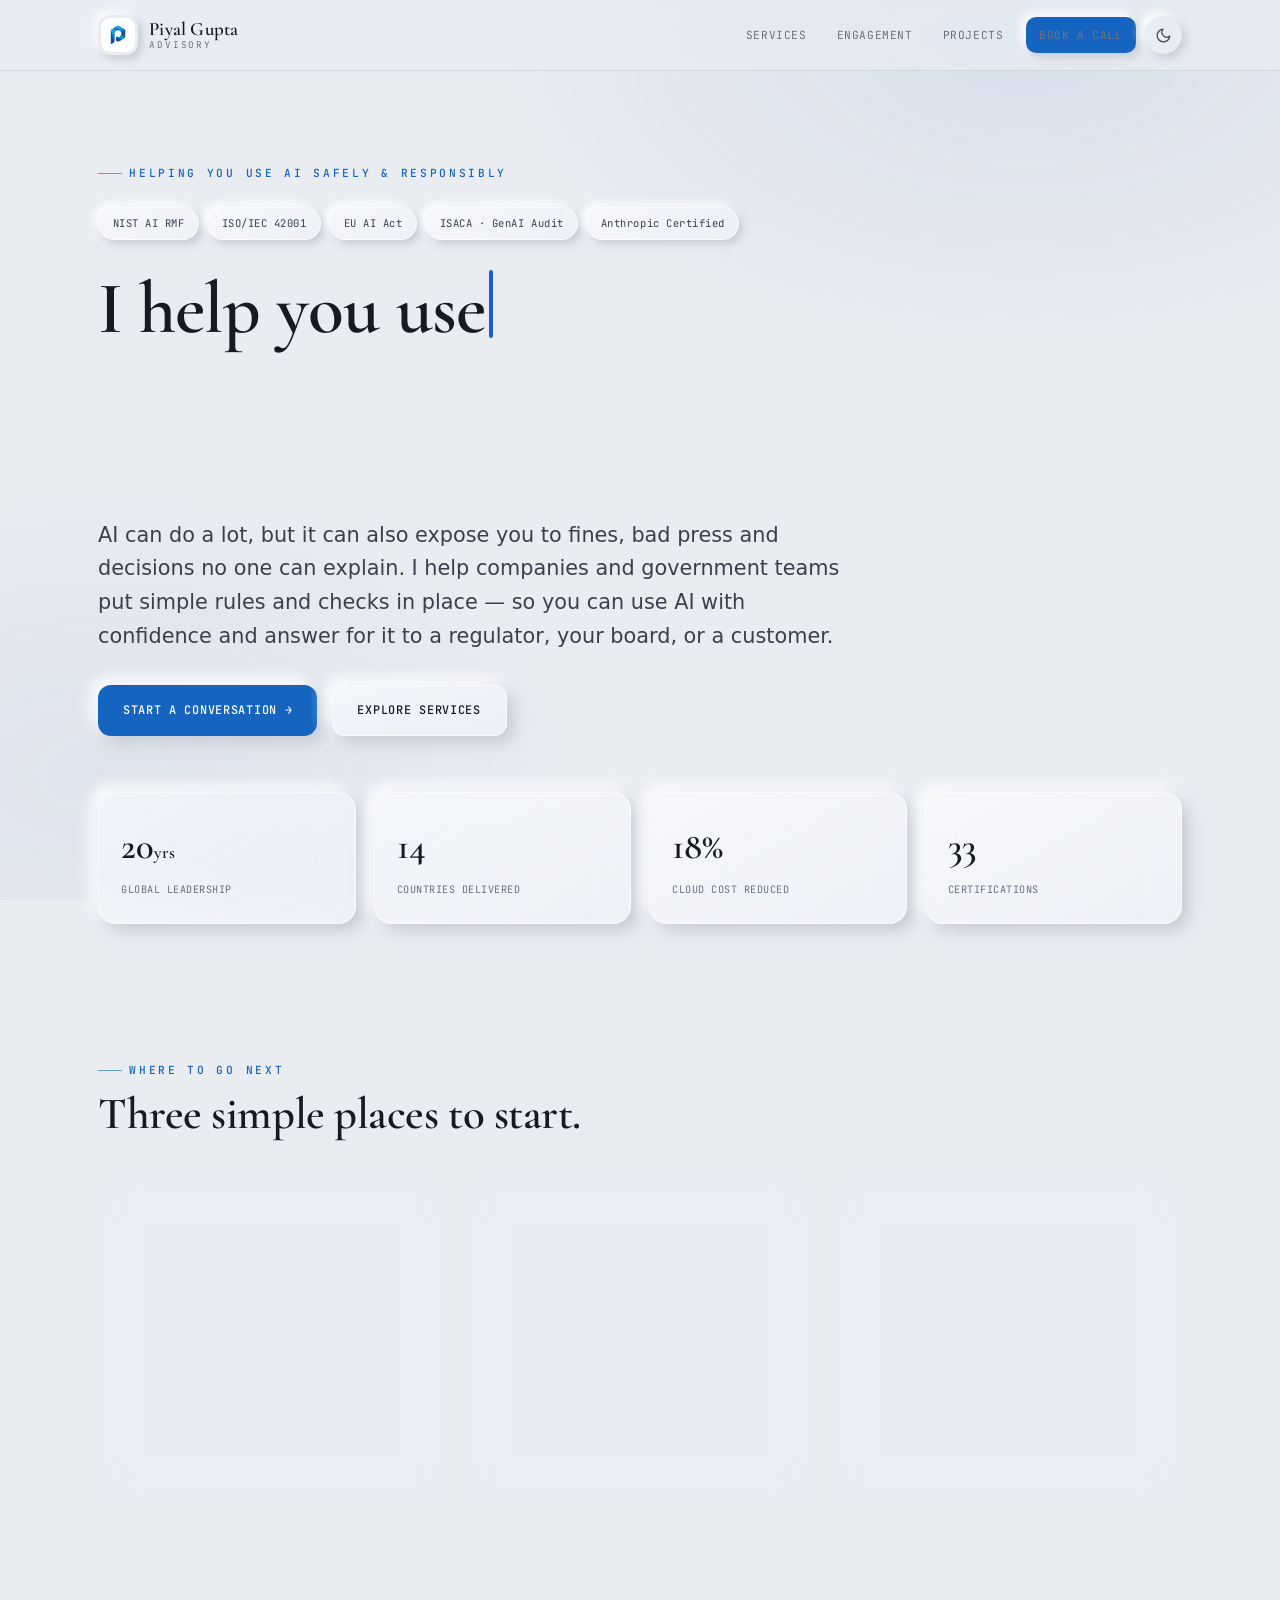
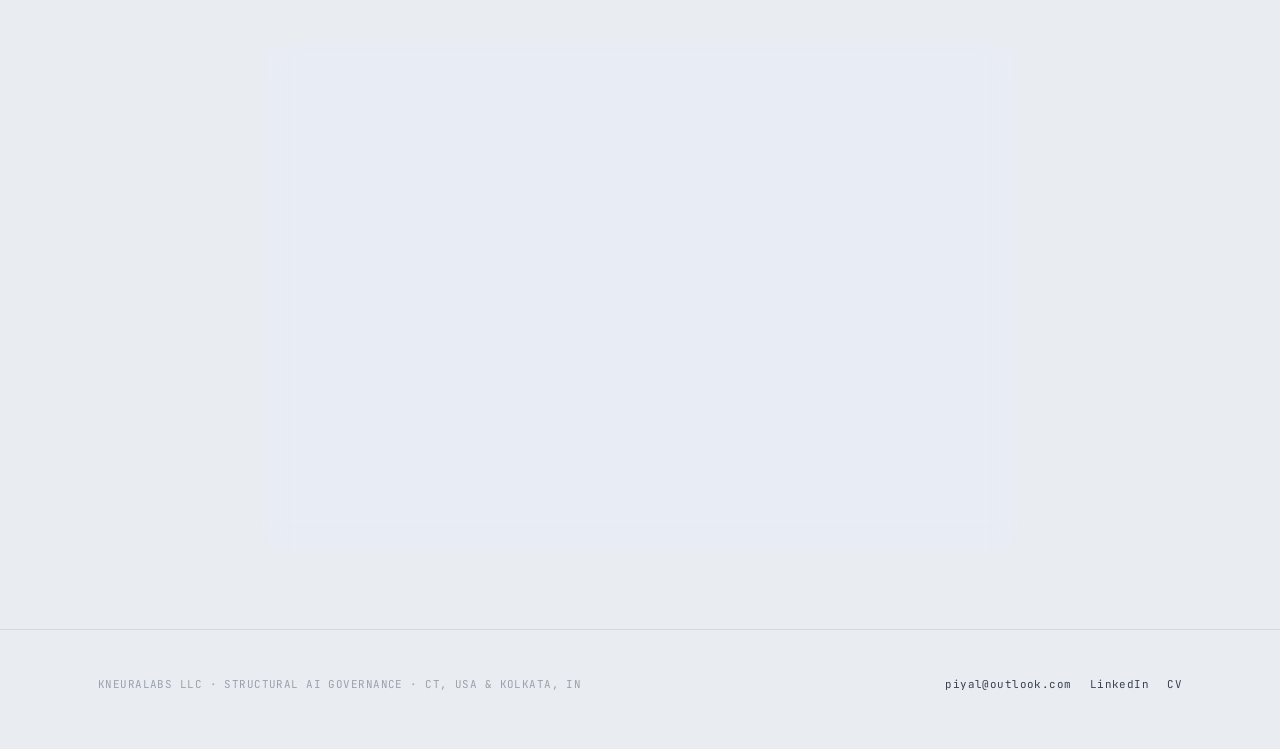
==== commit 8ca2a7f7: "Animate hero headlines with a human-style typewriter effect Hero text on every page now types itself" ====
--- a/index.html
+++ b/index.html
@@ -108,7 +108,7 @@
       <span class="badge">ISACA · GenAI Audit</span>
       <span class="badge">Anthropic Certified</span>
     </div>
-    <h1>I help you use AI <span class="grad">safely</span> — before it goes wrong.</h1>
+    <h1 data-typewriter>I help you use AI <span class="grad">safely</span> — before it goes wrong.</h1>
     <p class="lede">AI can do a lot, but it can also expose you to fines, bad press and decisions no one can explain. I help companies and government teams put simple rules and checks in place — so you can use AI with confidence and answer for it to a regulator, your board, or a customer.</p>
     <div class="actions">
       <a href="mailto:piyal@outlook.com?subject=AI%20Governance%20Advisory%20%E2%80%94%20intro%20call" class="btn btn-primary">Start a conversation →</a>
--- a/styles.css
+++ b/styles.css
@@ -147,6 +147,15 @@
   font-size:clamp(2.5rem,6vw,4.6rem);line-height:1.05;font-weight:600;
   margin-bottom:1.05rem;max-width:17ch;letter-spacing:-.01em;
 }
+/* typewriter caret for the hero headline */
+.tw-caret{
+  display:inline-block;width:.06em;min-width:2px;height:.92em;
+  margin-left:.04em;vertical-align:-.08em;border-radius:2px;
+  background:var(--accent);
+  animation:tw-blink 1.05s steps(1,end) infinite;
+}
+.tw-typing .tw-caret{animation:none;opacity:1}
+@keyframes tw-blink{0%,100%{opacity:1}50%{opacity:0}}
 .hero h1 .grad{
   background:linear-gradient(120deg,var(--accent),var(--accent-lt));
   -webkit-background-clip:text;background-clip:text;-webkit-text-fill-color:transparent;font-style:italic;
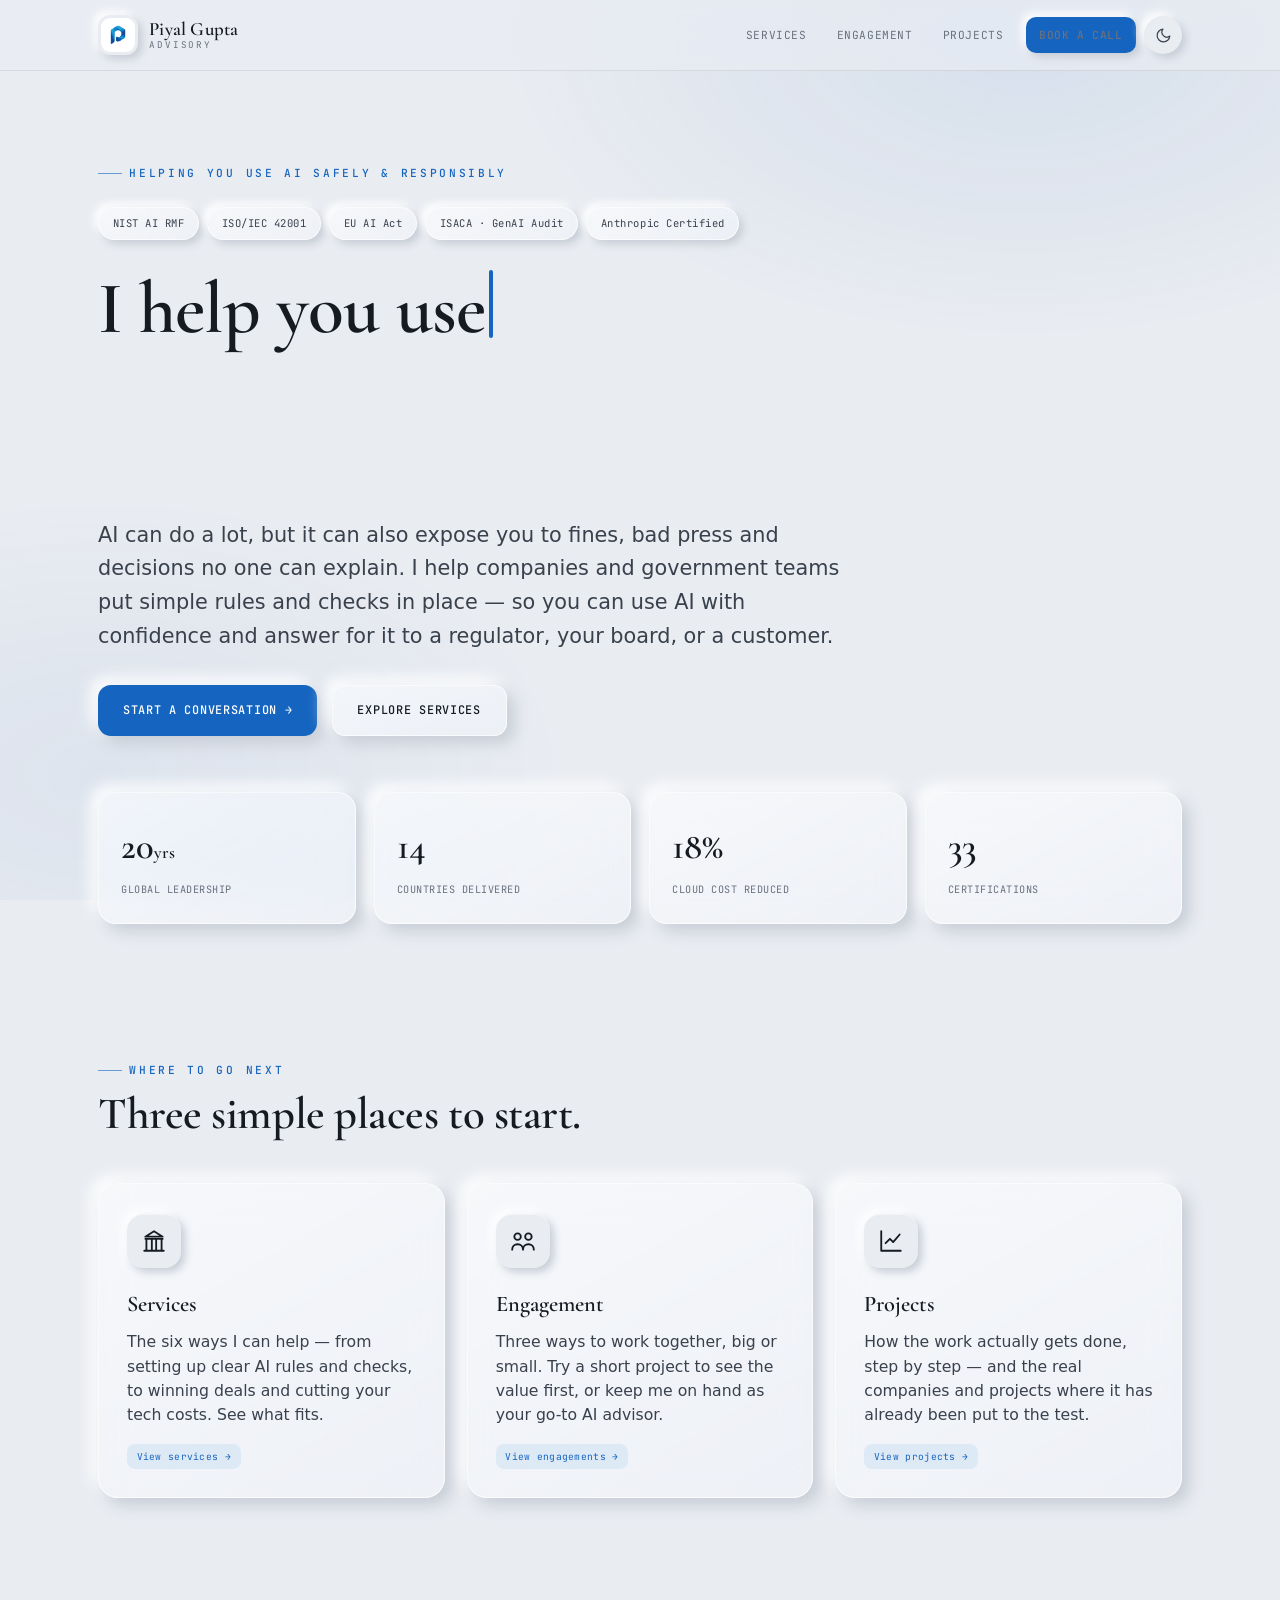
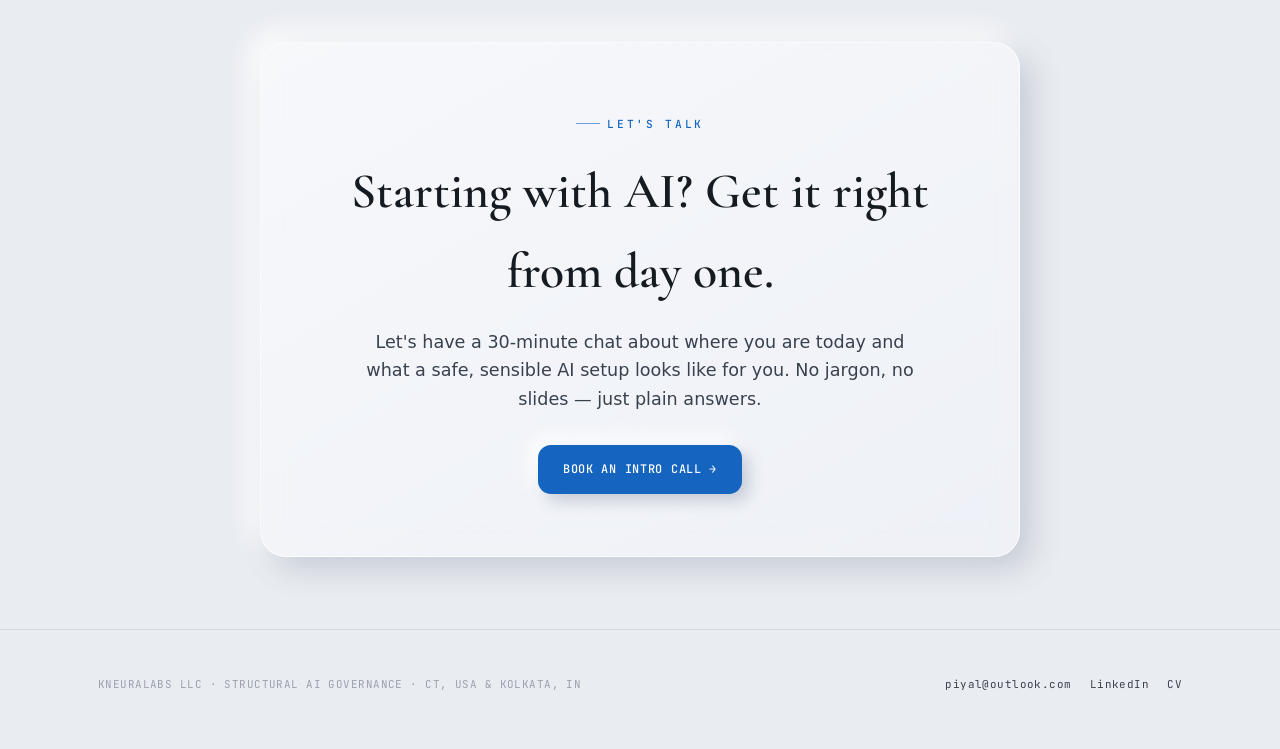
==== commit 9af3bfde: "Fix heading hierarchy, mobile menu a11y, and stale docs - Give services/engagement/projects pages a " ====
--- a/index.html
+++ b/index.html
@@ -92,7 +92,7 @@
         <a class="nav-link cta-mini" href="mailto:piyal@outlook.com?subject=AI%20Governance%20Advisory%20%E2%80%94%20intro%20call">Book a call</a>
       </nav>
       <button class="theme-btn" id="themeBtn" aria-label="Toggle theme"><svg viewBox="0 0 24 24"><path d="M21 12.8A9 9 0 1 1 11.2 3 7 7 0 0 0 21 12.8z"/></svg></button>
-      <button class="menu-btn" id="menuBtn" aria-label="Menu"><svg viewBox="0 0 24 24"><path d="M4 7h16M4 12h16M4 17h16"/></svg></button>
+      <button class="menu-btn" id="menuBtn" aria-label="Menu" aria-controls="nav" aria-expanded="false"><svg viewBox="0 0 24 24"><path d="M4 7h16M4 12h16M4 17h16"/></svg></button>
     </div>
   </div>
 </header>
--- a/styles.css
+++ b/styles.css
@@ -191,7 +191,7 @@
 /* ───────────────────────── Section frame ───────────────────────── */
 section{padding:72px 0;position:relative}
 .sec-head{margin-bottom:44px;max-width:64ch}
-.sec-head h2{font-size:clamp(1.9rem,3.6vw,2.8rem);font-weight:600;margin:.6rem 0 .7rem;line-height:1.12;letter-spacing:-.01em}
+.sec-head h1,.sec-head h2{font-size:clamp(1.9rem,3.6vw,2.8rem);font-weight:600;margin:.6rem 0 .7rem;line-height:1.12;letter-spacing:-.01em}
 .sec-head p{color:var(--ink-2);font-size:1.08rem}
 .page-head{padding-top:62px;padding-bottom:0}
 
